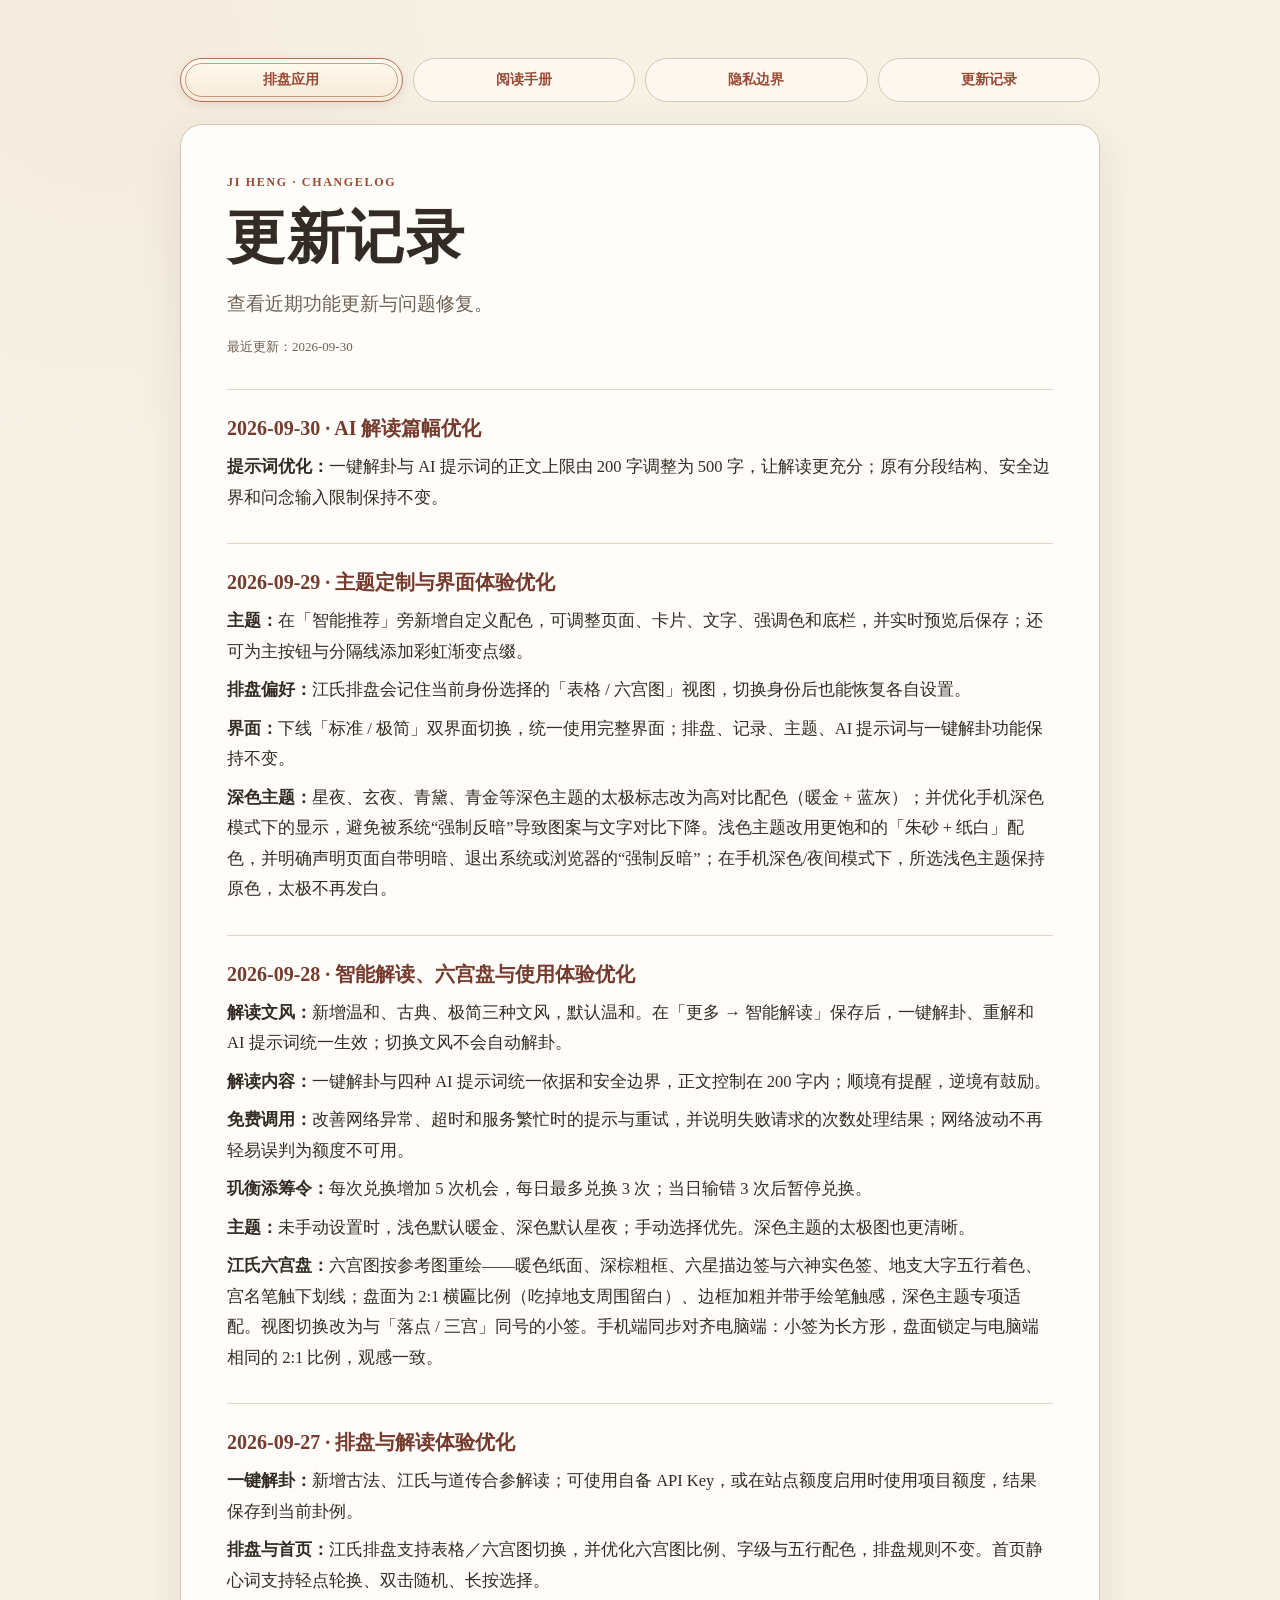
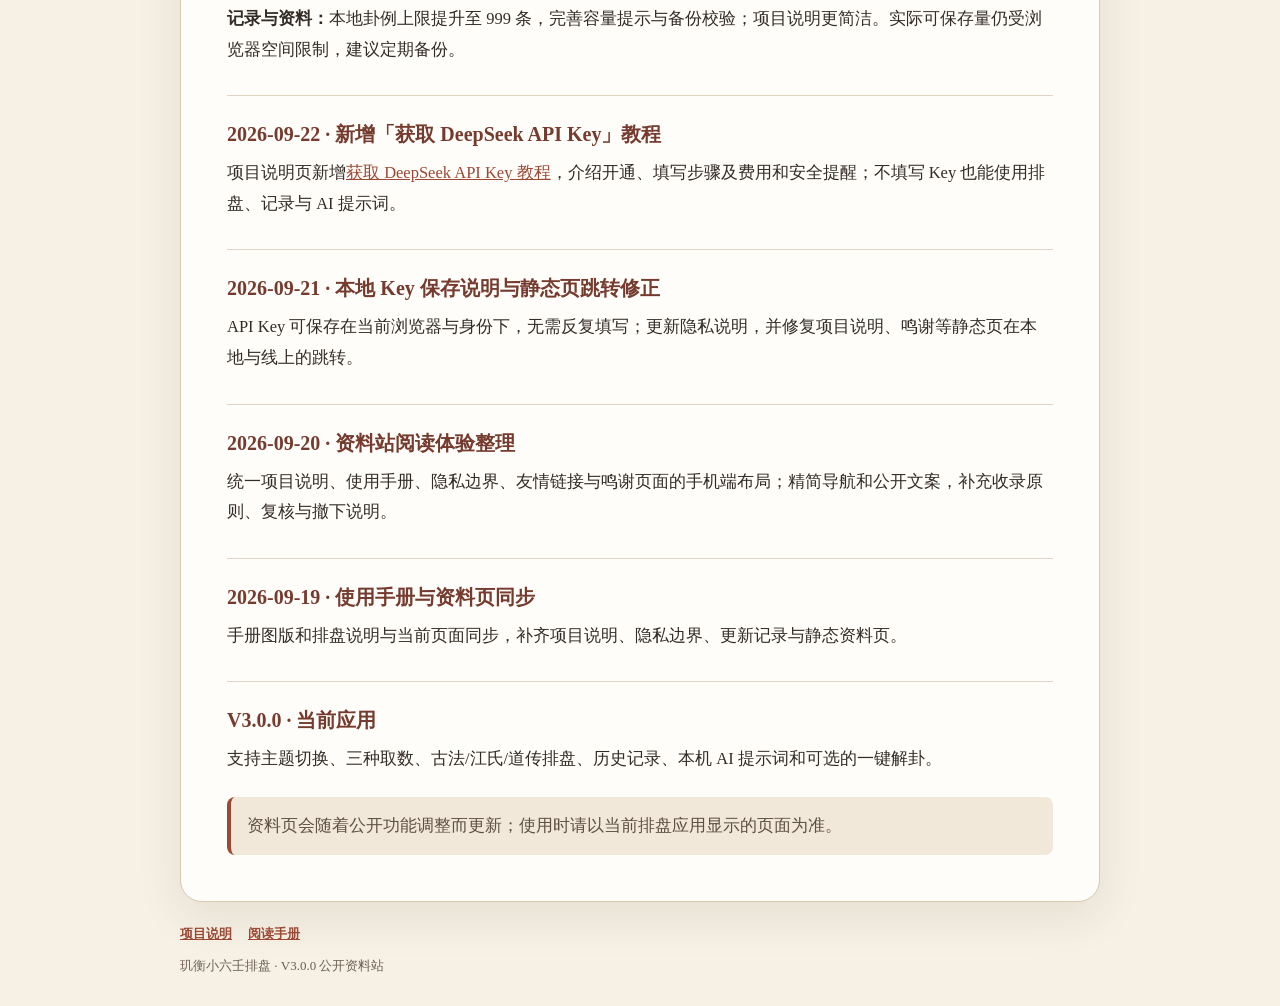
==== public/changelog/index.html @ b3e15bea "chore: sync updated V3 release and changelog" ====
<!doctype html>
<html lang="zh-CN">
<head>
  <meta charset="utf-8">
  <meta name="viewport" content="width=device-width, initial-scale=1">
<meta name="description" content="玑衡小六壬排盘公开资料站的功能与资料更新记录。">
<title>更新记录 · 玑衡小六壬排盘</title>
  <link rel="stylesheet" href="../docs/site.css?v=20260921">
</head>
<body>
  <main class="page-wrap">
    <nav class="site-nav" aria-label="资料站导航">
      <a class="site-nav__primary" href="../index.html">排盘应用</a>
      <a href="../manual/index.html">阅读手册</a>
      <a href="../privacy/index.html">隐私边界</a>
      <a href="../changelog/index.html">更新记录</a>
    </nav>
    <article class="page-card">
<p class="eyebrow">JI HENG · CHANGELOG</p>
      <h1>更新记录</h1>
      <p class="lead">查看近期功能更新与问题修复。</p>
      <p class="meta">最近更新：2026-09-30</p>

      <section class="section">
        <h2>2026-09-30 · AI 解读篇幅优化</h2>
        <p><strong>提示词优化：</strong>一键解卦与 AI 提示词的正文上限由 200 字调整为 500 字，让解读更充分；原有分段结构、安全边界和问念输入限制保持不变。</p>
      </section>

      <section class="section">
        <h2>2026-09-29 · 主题定制与界面体验优化</h2>
        <p><strong>主题：</strong>在「智能推荐」旁新增自定义配色，可调整页面、卡片、文字、强调色和底栏，并实时预览后保存；还可为主按钮与分隔线添加彩虹渐变点缀。</p>
        <p><strong>排盘偏好：</strong>江氏排盘会记住当前身份选择的「表格 / 六宫图」视图，切换身份后也能恢复各自设置。</p>
        <p><strong>界面：</strong>下线「标准 / 极简」双界面切换，统一使用完整界面；排盘、记录、主题、AI 提示词与一键解卦功能保持不变。</p>
        <p><strong>深色主题：</strong>星夜、玄夜、青黛、青金等深色主题的太极标志改为高对比配色（暖金 + 蓝灰）；并优化手机深色模式下的显示，避免被系统“强制反暗”导致图案与文字对比下降。浅色主题改用更饱和的「朱砂 + 纸白」配色，并明确声明页面自带明暗、退出系统或浏览器的“强制反暗”；在手机深色/夜间模式下，所选浅色主题保持原色，太极不再发白。</p>
      </section>

      <section class="section">
        <h2>2026-09-28 · 智能解读、六宫盘与使用体验优化</h2>
        <p><strong>解读文风：</strong>新增温和、古典、极简三种文风，默认温和。在「更多 → 智能解读」保存后，一键解卦、重解和 AI 提示词统一生效；切换文风不会自动解卦。</p>
        <p><strong>解读内容：</strong>一键解卦与四种 AI 提示词统一依据和安全边界，正文控制在 200 字内；顺境有提醒，逆境有鼓励。</p>
        <p><strong>免费调用：</strong>改善网络异常、超时和服务繁忙时的提示与重试，并说明失败请求的次数处理结果；网络波动不再轻易误判为额度不可用。</p>
        <p><strong>玑衡添筹令：</strong>每次兑换增加 5 次机会，每日最多兑换 3 次；当日输错 3 次后暂停兑换。</p>
        <p><strong>主题：</strong>未手动设置时，浅色默认暖金、深色默认星夜；手动选择优先。深色主题的太极图也更清晰。</p>
        <p><strong>江氏六宫盘：</strong>六宫图按参考图重绘——暖色纸面、深棕粗框、六星描边签与六神实色签、地支大字五行着色、宫名笔触下划线；盘面为 2:1 横匾比例（吃掉地支周围留白）、边框加粗并带手绘笔触感，深色主题专项适配。视图切换改为与「落点 / 三宫」同号的小签。手机端同步对齐电脑端：小签为长方形，盘面锁定与电脑端相同的 2:1 比例，观感一致。</p>
      </section>

      <section class="section">
        <h2>2026-09-27 · 排盘与解读体验优化</h2>
        <p><strong>一键解卦：</strong>新增古法、江氏与道传合参解读；可使用自备 API Key，或在站点额度启用时使用项目额度，结果保存到当前卦例。</p>
        <p><strong>排盘与首页：</strong>江氏排盘支持表格／六宫图切换，并优化六宫图比例、字级与五行配色，排盘规则不变。首页静心词支持轻点轮换、双击随机、长按选择。</p>
        <p><strong>记录与资料：</strong>本地卦例上限提升至 999 条，完善容量提示与备份校验；项目说明更简洁。实际可保存量仍受浏览器空间限制，建议定期备份。</p>
      </section>

      <section class="section">
        <h2>2026-09-22 · 新增「获取 DeepSeek API Key」教程</h2>
        <p>项目说明页新增<a href="../guide/deepseek-key/index.html">获取 DeepSeek API Key 教程</a>，介绍开通、填写步骤及费用和安全提醒；不填写 Key 也能使用排盘、记录与 AI 提示词。</p>
      </section>

      <section class="section">
        <h2>2026-09-21 · 本地 Key 保存说明与静态页跳转修正</h2>
        <p>API Key 可保存在当前浏览器与身份下，无需反复填写；更新隐私说明，并修复项目说明、鸣谢等静态页在本地与线上的跳转。</p>
      </section>
      <section class="section">
        <h2>2026-09-20 · 资料站阅读体验整理</h2>
        <p>统一项目说明、使用手册、隐私边界、友情链接与鸣谢页面的手机端布局；精简导航和公开文案，补充收录原则、复核与撤下说明。</p>
      </section>
      <section class="section">
        <h2>2026-09-19 · 使用手册与资料页同步</h2>
        <p>手册图版和排盘说明与当前页面同步，补齐项目说明、隐私边界、更新记录与静态资料页。</p>
      </section>
      <section class="section">
        <h2>V3.0.0 · 当前应用</h2>
        <p>支持主题切换、三种取数、古法/江氏/道传排盘、历史记录、本机 AI 提示词和可选的一键解卦。</p>
      </section>

      <p class="note">资料页会随着公开功能调整而更新；使用时请以当前排盘应用显示的页面为准。</p>
    </article>
    <footer class="site-footer">
      <div class="footer-links"><a href="../project/index.html">项目说明</a><a href="../manual/index.html">阅读手册</a></div>
      玑衡小六壬排盘 · V3.0.0 公开资料站
    </footer>
  </main>
</body>
</html>
---- public/docs/site.css ----
:root {
  color-scheme: light;
  --paper: #f6f0e5;
  --card: #fffaf2;
  --ink: #332b25;
  --muted: #6d6054;
  --line: #d8c8b1;
  --accent: #9b4935;
  --accent-soft: #f2e8da;
  --gold: #8b6c20;
  /* ---- 统一字体令牌（中文宋体 + 西文新罗马，兼顾各设备） ----
     西文字体写在最前：Times New Roman 不含汉字，拉丁/数字由它渲染，
     汉字自动落到后面的宋体栈，从而在一行内实现“中文宋体 + 西文新罗马”。
     回退顺序覆盖 Windows(思源宋体/华文宋体/宋体)、iOS(Songti SC)、Android(serif)。 */
  --font-serif: "Times New Roman", "Noto Serif SC", "Source Han Serif SC",
                "Songti SC", "STSong", "SimSun", serif;
  --font-sans: "Segoe UI", system-ui, "Microsoft YaHei", "Noto Sans SC",
               "PingFang SC", sans-serif;
}

* { box-sizing: border-box; }
html { scroll-behavior: smooth; }
body {
  margin: 0;
  min-width: 0;
  background:
    radial-gradient(circle at 8% 2%, #e6d2b52c, transparent 24rem),
    var(--paper);
  color: var(--ink);
  font-family: var(--font-serif);
  font-size: 16.5px;
  line-height: 1.85;
  overflow-x: hidden;
}
a { color: var(--accent); }
img { max-width: 100%; }

.page-wrap {
  width: min(calc(100% - 28px), 920px);
  margin: 0 auto;
  padding: clamp(18px, 5vw, 58px) 0 28px;
}

.site-nav {
  display: grid;
  grid-template-columns: repeat(4, minmax(0, 1fr));
  gap: 10px;
  margin: 0 0 22px;
}
.site-nav a {
  position: relative;
  display: inline-flex;
  align-items: center;
  justify-content: center;
  min-height: 44px;
  padding: 8px 10px;
  border: 1px solid var(--line);
  border-radius: 999px;
  background: rgba(255, 250, 242, .78);
  color: var(--accent);
  font-size: 14px;
  font-weight: 700;
  line-height: 1.35;
  text-align: center;
  text-decoration: none;
  overflow-wrap: anywhere;
}
.site-nav a.site-nav__primary {
  border-color: color-mix(in srgb, var(--accent) 68%, var(--line));
  background: linear-gradient(180deg, #fffaf0 0%, #f7ead7 100%);
  color: var(--accent);
  font-weight: 800;
  box-shadow: 0 3px 10px #9b49351f;
}
.site-nav a.site-nav__primary::after {
  content: "";
  position: absolute;
  inset: 4px;
  border: 1px solid color-mix(in srgb, var(--accent) 52%, transparent);
  border-radius: inherit;
  pointer-events: none;
}.site-nav a.site-nav__primary:hover,
.site-nav a.site-nav__primary:focus-visible {
  background: linear-gradient(180deg, #fff8ea 0%, #f3dfc7 100%);
  box-shadow: 0 5px 14px #9b49352e;
}.site-nav a:hover,
.site-nav a:focus-visible {
  border-color: var(--accent);
  outline: 2px solid #9b493533;
  outline-offset: 2px;
}

.page-card {
  padding: clamp(22px, 5vw, 46px);
  background: #fffdf9;
  border: 1px solid var(--line);
  border-radius: 22px;
  box-shadow: 0 14px 44px #5b43201a;
}
.eyebrow {
  margin: 0;
  color: var(--accent);
  font-size: 12px;
  font-weight: 800;
  letter-spacing: .14em;
  overflow-wrap: anywhere;
}
h1, h2, h3 { text-wrap: balance; }
h1 {
  margin: 10px 0 14px;
  font-family: var(--font-serif);
  font-size: clamp(34px, 6vw, 58px);
  line-height: 1.2;
  letter-spacing: .03em;
  overflow-wrap: anywhere;
}
.lead {
  max-width: 48rem;
  margin: 0;
  color: var(--muted);
  font-size: clamp(16px, 2vw, 19px);
  line-height: 1.8;
  overflow-wrap: anywhere;
}
.meta {
  margin: 14px 0 0;
  color: var(--muted);
  font-size: 13px;
  overflow-wrap: anywhere;
}

.grid {
  display: grid;
  grid-template-columns: repeat(3, minmax(0, 1fr));
  gap: 14px;
  margin: 28px 0 0;
}
.secondary-grid {
  display: grid;
  grid-template-columns: repeat(3, minmax(0, 1fr));
  grid-auto-rows: 1fr;
  gap: 12px;
  margin: 16px 0 0;
}
.link-card,
.resource {
  display: block;
  min-width: 0;
  padding: 18px;
  border: 1px solid #dfcfba;
  border-radius: 15px;
  background: #fffdf8;
  color: inherit;
  text-decoration: none;
  overflow-wrap: anywhere;
  transition: transform .15s ease, box-shadow .15s ease, border-color .15s ease;
}
.link-card:hover,
.link-card:focus-visible,
.resource:hover,
.resource:focus-visible {
  transform: translateY(-2px);
  border-color: var(--accent);
  box-shadow: 0 8px 20px #5b43201a;
  outline: none;
}
.link-card h2,
.resource h2 {
  margin: 0 0 6px;
  color: #753b2f;
  font-size: 1.08rem;
  line-height: 1.45;
}
.link-card span,
.resource span {
  display: block;
  color: var(--muted);
  font-size: 13px;
  line-height: 1.65;
}
.section {
  margin-top: 30px;
  padding-top: 24px;
  border-top: 1px solid #e1d4c3;
}
.section h2 {
  margin: 0 0 9px;
  color: #753b2f;
  font-size: 1.25rem;
  line-height: 1.45;
}
.section p { margin: 8px 0; }
.list {
  margin: 8px 0 0;
  padding-left: 1.25em;
}
.list li { margin: .42em 0; }
.note {
  margin: 22px 0 0;
  padding: 14px 16px;
  border-left: 4px solid var(--accent);
  border-radius: 8px;
  background: var(--accent-soft);
  color: #5d4f43;
  overflow-wrap: anywhere;
}
.tag {
  display: inline-block;
  margin-bottom: 8px;
  padding: 3px 9px;
  border: 1px solid #d6c196;
  border-radius: 999px;
  color: #795d18;
  background: #fff9eb;
  font-size: 12px;
  font-weight: 700;
}
.copy-id {
  display: inline-flex;
  align-items: center;
  flex-wrap: wrap;
  gap: 7px;
  max-width: 100%;
  margin: 4px 0 8px;
  padding: 7px 11px;
  border: 1px dashed #b79255;
  border-radius: 10px;
  background: #fffaf0;
  color: #6b4a16;
  font: inherit;
  font-weight: 700;
  cursor: pointer;
  overflow-wrap: anywhere;
}
.copy-id:hover,
.copy-id:focus-visible {
  border-style: solid;
  border-color: var(--accent);
  outline: 2px solid #9b493533;
  outline-offset: 2px;
}
.copy-id[data-copied="true"] {
  border-color: #6f9578;
  background: #f2f8f0;
  color: #3e694d;
}
.site-footer {
  margin-top: 20px;
  color: var(--muted);
  font-size: 13px;
  overflow-wrap: anywhere;
}
.footer-links {
  display: flex;
  flex-wrap: wrap;
  gap: 8px 16px;
  margin-bottom: 8px;
}
.footer-links a { font-weight: 700; }

/* ---- 鸣谢名单：统一名册墙，不分类、不加注 ---- */
.thanks-grid {
  display: grid;
  grid-template-columns: repeat(3, minmax(0, 1fr));
  gap: clamp(8px, 1.5vw, 14px);
  margin: clamp(22px, 3.4vw, 34px) 0 0;
}
.thanks-card {
  position: relative;
  display: grid;
  place-items: center;
  min-height: clamp(72px, 19vw, 102px);
  padding: 16px 10px;
  border: 1px solid #e2d3bd;
  border-radius: clamp(12px, 2.4vw, 18px);
  background: linear-gradient(180deg, #fffdf8 0%, #fdf8ee 100%);
  text-align: center;
  overflow: hidden;
  transition: transform .2s ease, box-shadow .2s ease, border-color .2s ease;
}
.thanks-card::before {
  content: "";
  position: absolute;
  inset: 0 0 auto 0;
  height: 2px;
  background: linear-gradient(90deg, transparent, #b9903f, transparent);
  opacity: .5;
  transition: opacity .2s ease;
}
.thanks-card::after {
  content: "谢";
  position: absolute;
  right: 4px;
  bottom: -0.06em;
  font-family: var(--font-serif);
  font-size: clamp(38px, 10vw, 54px);
  line-height: 1;
  color: rgb(155 73 53 / 7%);
  pointer-events: none;
}
.thanks-card:hover,
.thanks-card:focus-visible {
  transform: translateY(-3px);
  border-color: var(--accent);
  box-shadow: 0 10px 22px #5b43201a;
  outline: none;
}
.thanks-card:hover::before,
.thanks-card:focus-visible::before { opacity: 1; }
.thanks-card__name {
  position: relative;
  z-index: 1;
  font-family: var(--font-serif);
  font-size: clamp(15px, 4.2vw, 19px);
  font-weight: 600;
  color: #6d3126;
  letter-spacing: .06em;
  overflow-wrap: anywhere;
}

/* ---- 联系作者卡片 ---- */
.contact-card {
  display: flex;
  flex-direction: column;
  gap: 8px;
}
.contact-card .copy-id { align-self: flex-start; margin: 0; }

@media (max-width: 720px) {
  .grid,
  .secondary-grid { grid-template-columns: repeat(2, minmax(0, 1fr)); }
}
@media (max-width: 520px) {
  .page-wrap { width: min(calc(100% - 28px), 920px); }
  .site-nav { grid-template-columns: repeat(2, minmax(0, 1fr)); gap: 8px; }
  .page-card { border-radius: 18px; padding: 20px 16px; }
  .grid,
  .secondary-grid { grid-template-columns: 1fr; }
  .secondary-grid { grid-auto-rows: auto; }
  h1 { font-size: clamp(32px, 9.6vw, 44px); }
  .lead { font-size: 16px; line-height: 1.8; }
  .link-card,
  .resource { padding: 16px; }
  .section { margin-top: 24px; padding-top: 20px; }
}
/* 极窄屏：名册改为两列，保证每个名字仍有足够留白 */
@media (max-width: 360px) {
  .thanks-grid { grid-template-columns: repeat(2, minmax(0, 1fr)); }
}
@media (max-width: 340px) {
  .page-wrap { width: min(calc(100% - 22px), 920px); }
  .site-nav a {
  position: relative; padding-inline: 7px; font-size: 13px; }
}
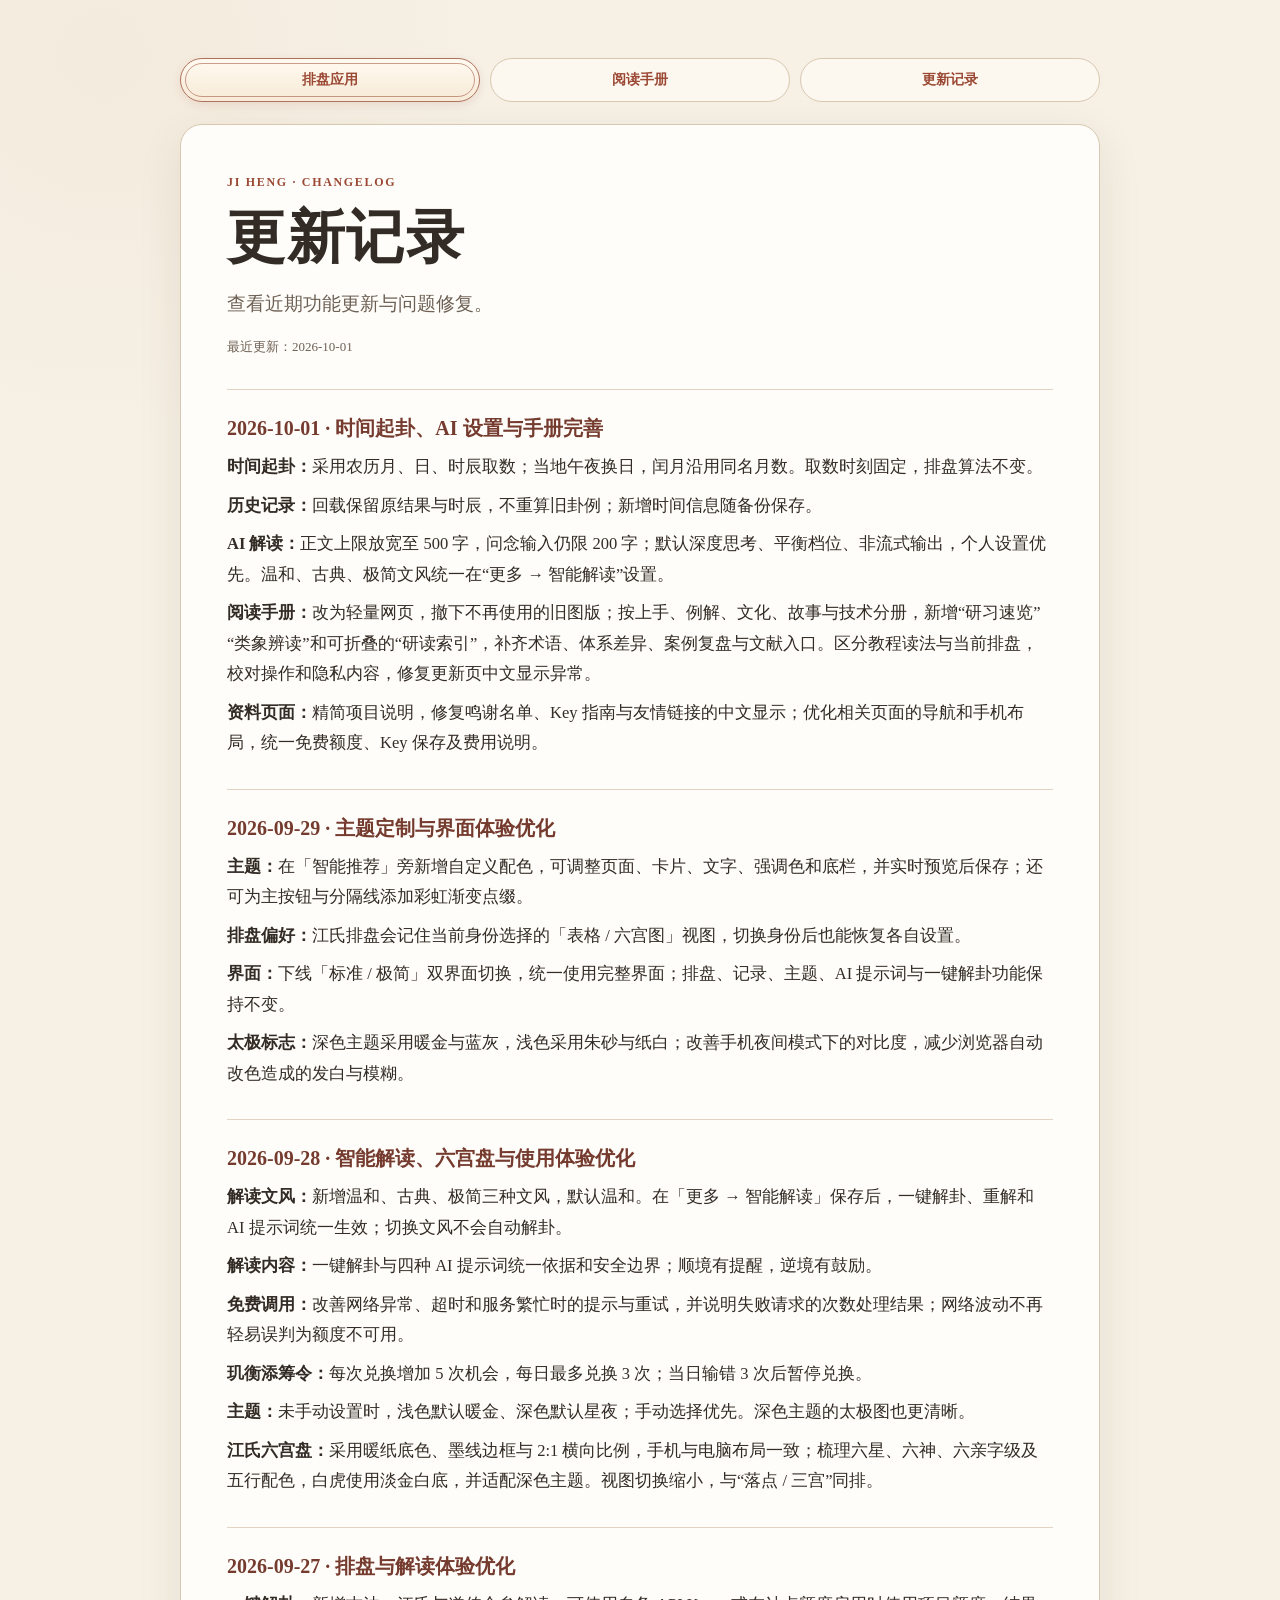
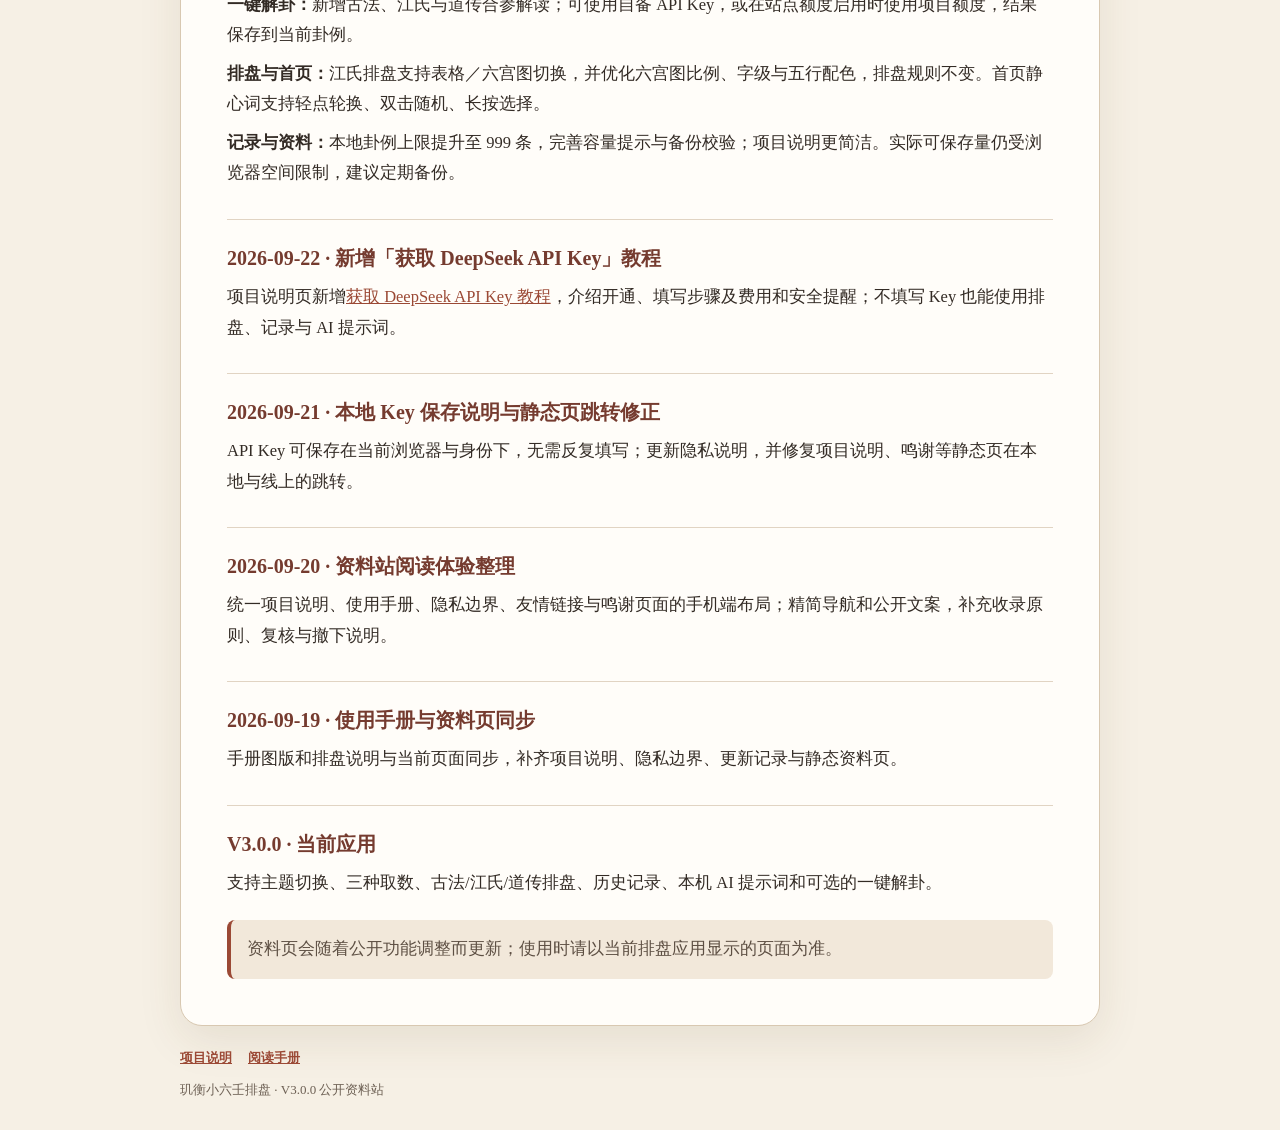
==== commit 2b178918: "release: sync lunar divination and refreshed reading pages" ====
--- a/public/changelog/index.html
+++ b/public/changelog/index.html
@@ -9,21 +9,24 @@
 </head>
 <body>
   <main class="page-wrap">
-    <nav class="site-nav" aria-label="资料站导航">
+    <nav class="site-nav site-nav--three" aria-label="资料站导航">
       <a class="site-nav__primary" href="../index.html">排盘应用</a>
       <a href="../manual/index.html">阅读手册</a>
-      <a href="../privacy/index.html">隐私边界</a>
       <a href="../changelog/index.html">更新记录</a>
     </nav>
     <article class="page-card">
 <p class="eyebrow">JI HENG · CHANGELOG</p>
       <h1>更新记录</h1>
       <p class="lead">查看近期功能更新与问题修复。</p>
-      <p class="meta">最近更新：2026-09-30</p>
+      <p class="meta">最近更新：2026-10-01</p>
 
       <section class="section">
-        <h2>2026-09-30 · AI 解读篇幅优化</h2>
-        <p><strong>提示词优化：</strong>一键解卦与 AI 提示词的正文上限由 200 字调整为 500 字，让解读更充分；原有分段结构、安全边界和问念输入限制保持不变。</p>
+        <h2>2026-10-01 · 时间起卦、AI 设置与手册完善</h2>
+        <p><strong>时间起卦：</strong>采用农历月、日、时辰取数；当地午夜换日，闰月沿用同名月数。取数时刻固定，排盘算法不变。</p>
+        <p><strong>历史记录：</strong>回载保留原结果与时辰，不重算旧卦例；新增时间信息随备份保存。</p>
+        <p><strong>AI 解读：</strong>正文上限放宽至 500 字，问念输入仍限 200 字；默认深度思考、平衡档位、非流式输出，个人设置优先。温和、古典、极简文风统一在“更多 → 智能解读”设置。</p>
+        <p><strong>阅读手册：</strong>改为轻量网页，撤下不再使用的旧图版；按上手、例解、文化、故事与技术分册，新增“研习速览”“类象辨读”和可折叠的“研读索引”，补齐术语、体系差异、案例复盘与文献入口。区分教程读法与当前排盘，校对操作和隐私内容，修复更新页中文显示异常。</p>
+        <p><strong>资料页面：</strong>精简项目说明，修复鸣谢名单、Key 指南与友情链接的中文显示；优化相关页面的导航和手机布局，统一免费额度、Key 保存及费用说明。</p>
       </section>
 
       <section class="section">
@@ -31,17 +34,17 @@
         <p><strong>主题：</strong>在「智能推荐」旁新增自定义配色，可调整页面、卡片、文字、强调色和底栏，并实时预览后保存；还可为主按钮与分隔线添加彩虹渐变点缀。</p>
         <p><strong>排盘偏好：</strong>江氏排盘会记住当前身份选择的「表格 / 六宫图」视图，切换身份后也能恢复各自设置。</p>
         <p><strong>界面：</strong>下线「标准 / 极简」双界面切换，统一使用完整界面；排盘、记录、主题、AI 提示词与一键解卦功能保持不变。</p>
-        <p><strong>深色主题：</strong>星夜、玄夜、青黛、青金等深色主题的太极标志改为高对比配色（暖金 + 蓝灰）；并优化手机深色模式下的显示，避免被系统“强制反暗”导致图案与文字对比下降。浅色主题改用更饱和的「朱砂 + 纸白」配色，并明确声明页面自带明暗、退出系统或浏览器的“强制反暗”；在手机深色/夜间模式下，所选浅色主题保持原色，太极不再发白。</p>
+        <p><strong>太极标志：</strong>深色主题采用暖金与蓝灰，浅色采用朱砂与纸白；改善手机夜间模式下的对比度，减少浏览器自动改色造成的发白与模糊。</p>
       </section>
 
       <section class="section">
         <h2>2026-09-28 · 智能解读、六宫盘与使用体验优化</h2>
         <p><strong>解读文风：</strong>新增温和、古典、极简三种文风，默认温和。在「更多 → 智能解读」保存后，一键解卦、重解和 AI 提示词统一生效；切换文风不会自动解卦。</p>
-        <p><strong>解读内容：</strong>一键解卦与四种 AI 提示词统一依据和安全边界，正文控制在 200 字内；顺境有提醒，逆境有鼓励。</p>
+        <p><strong>解读内容：</strong>一键解卦与四种 AI 提示词统一依据和安全边界；顺境有提醒，逆境有鼓励。</p>
         <p><strong>免费调用：</strong>改善网络异常、超时和服务繁忙时的提示与重试，并说明失败请求的次数处理结果；网络波动不再轻易误判为额度不可用。</p>
         <p><strong>玑衡添筹令：</strong>每次兑换增加 5 次机会，每日最多兑换 3 次；当日输错 3 次后暂停兑换。</p>
         <p><strong>主题：</strong>未手动设置时，浅色默认暖金、深色默认星夜；手动选择优先。深色主题的太极图也更清晰。</p>
-        <p><strong>江氏六宫盘：</strong>六宫图按参考图重绘——暖色纸面、深棕粗框、六星描边签与六神实色签、地支大字五行着色、宫名笔触下划线；盘面为 2:1 横匾比例（吃掉地支周围留白）、边框加粗并带手绘笔触感，深色主题专项适配。视图切换改为与「落点 / 三宫」同号的小签。手机端同步对齐电脑端：小签为长方形，盘面锁定与电脑端相同的 2:1 比例，观感一致。</p>
+        <p><strong>江氏六宫盘：</strong>采用暖纸底色、墨线边框与 2:1 横向比例，手机与电脑布局一致；梳理六星、六神、六亲字级及五行配色，白虎使用淡金白底，并适配深色主题。视图切换缩小，与“落点 / 三宫”同排。</p>
       </section>
 
       <section class="section">
--- a/public/docs/site.css
+++ b/public/docs/site.css
@@ -326,6 +326,11 @@
 }
 .contact-card .copy-id { align-self: flex-start; margin: 0; }
 
+/* 按页面显式启用；不改动友情链接等未选用这些类的页面。 */
+.site-nav.site-nav--three { grid-template-columns: repeat(3, minmax(0, 1fr)); }
+.grid.grid--two,
+.secondary-grid.grid--two { grid-template-columns: repeat(2, minmax(0, 1fr)); }
+
 @media (max-width: 720px) {
   .grid,
   .secondary-grid { grid-template-columns: repeat(2, minmax(0, 1fr)); }
@@ -337,6 +342,8 @@
   .grid,
   .secondary-grid { grid-template-columns: 1fr; }
   .secondary-grid { grid-auto-rows: auto; }
+  .grid.grid--two,
+  .secondary-grid.grid--two { grid-template-columns: minmax(0, 1fr); }
   h1 { font-size: clamp(32px, 9.6vw, 44px); }
   .lead { font-size: 16px; line-height: 1.8; }
   .link-card,
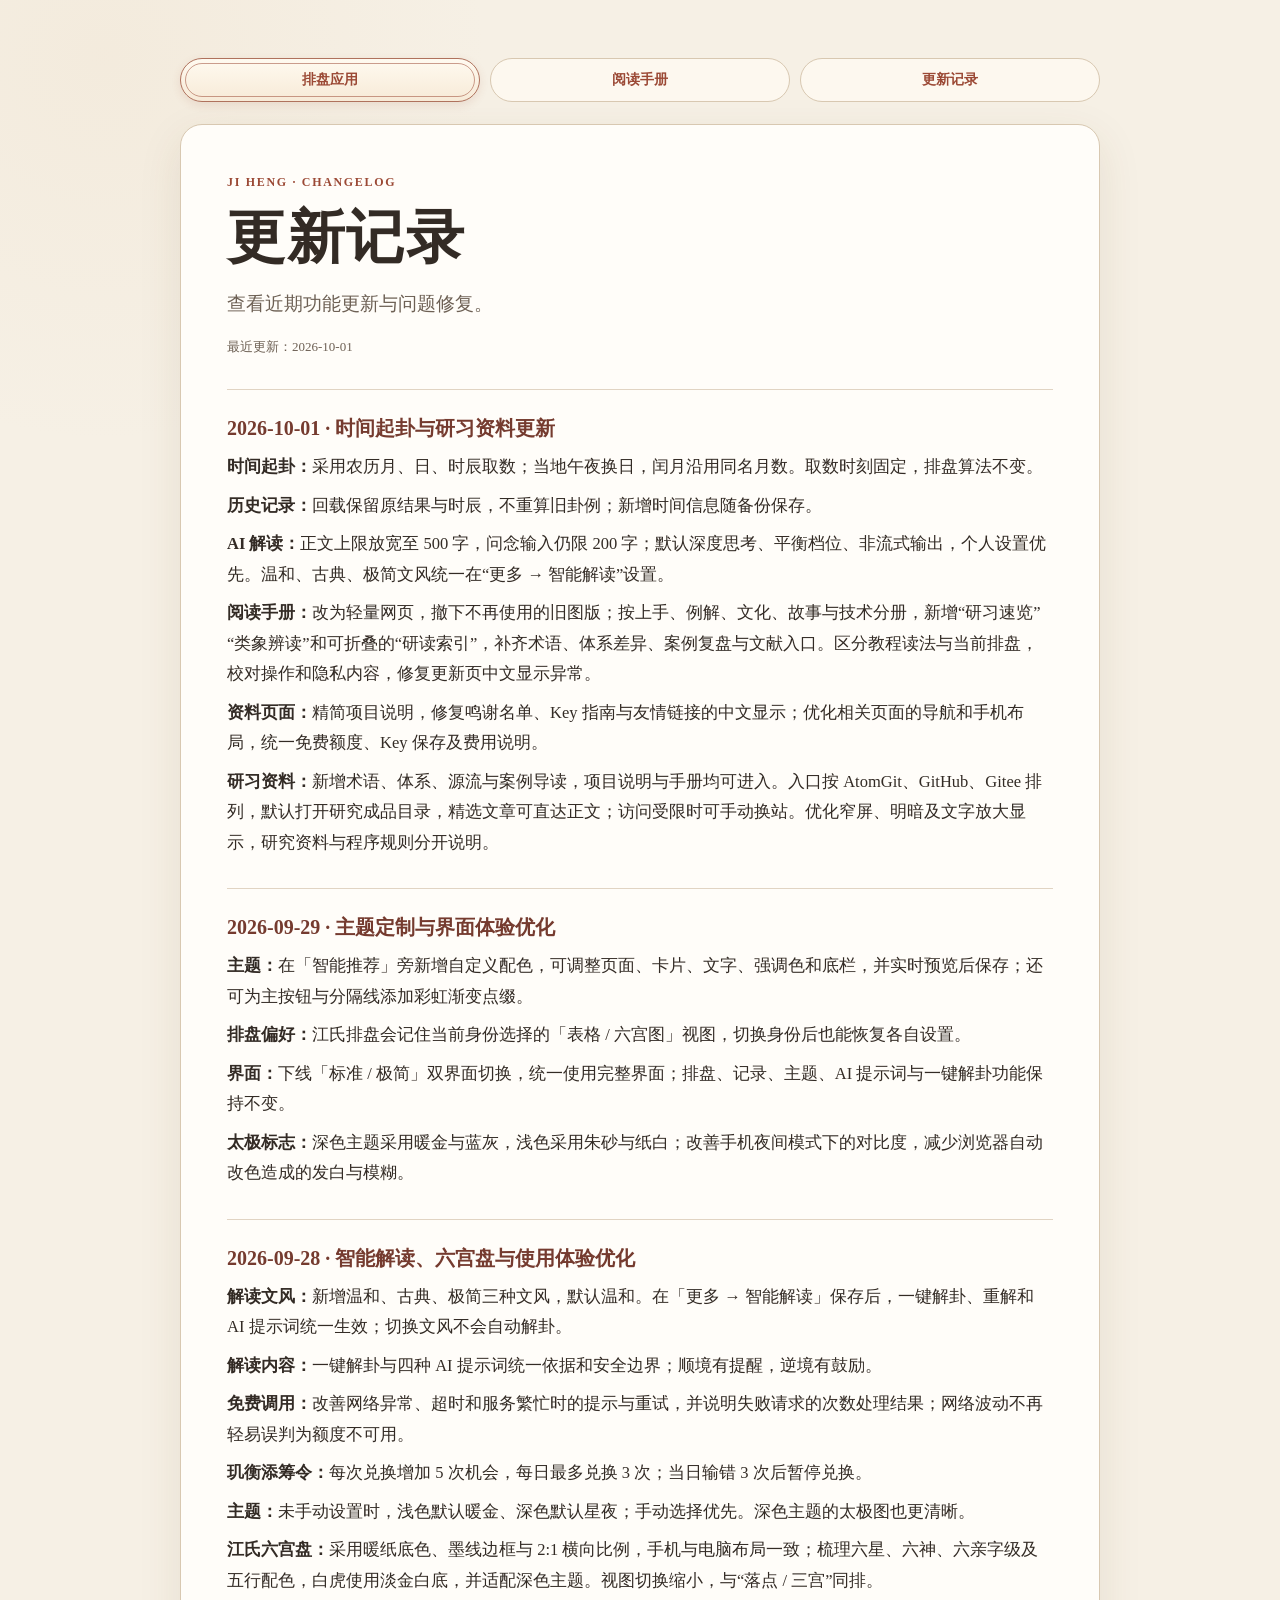
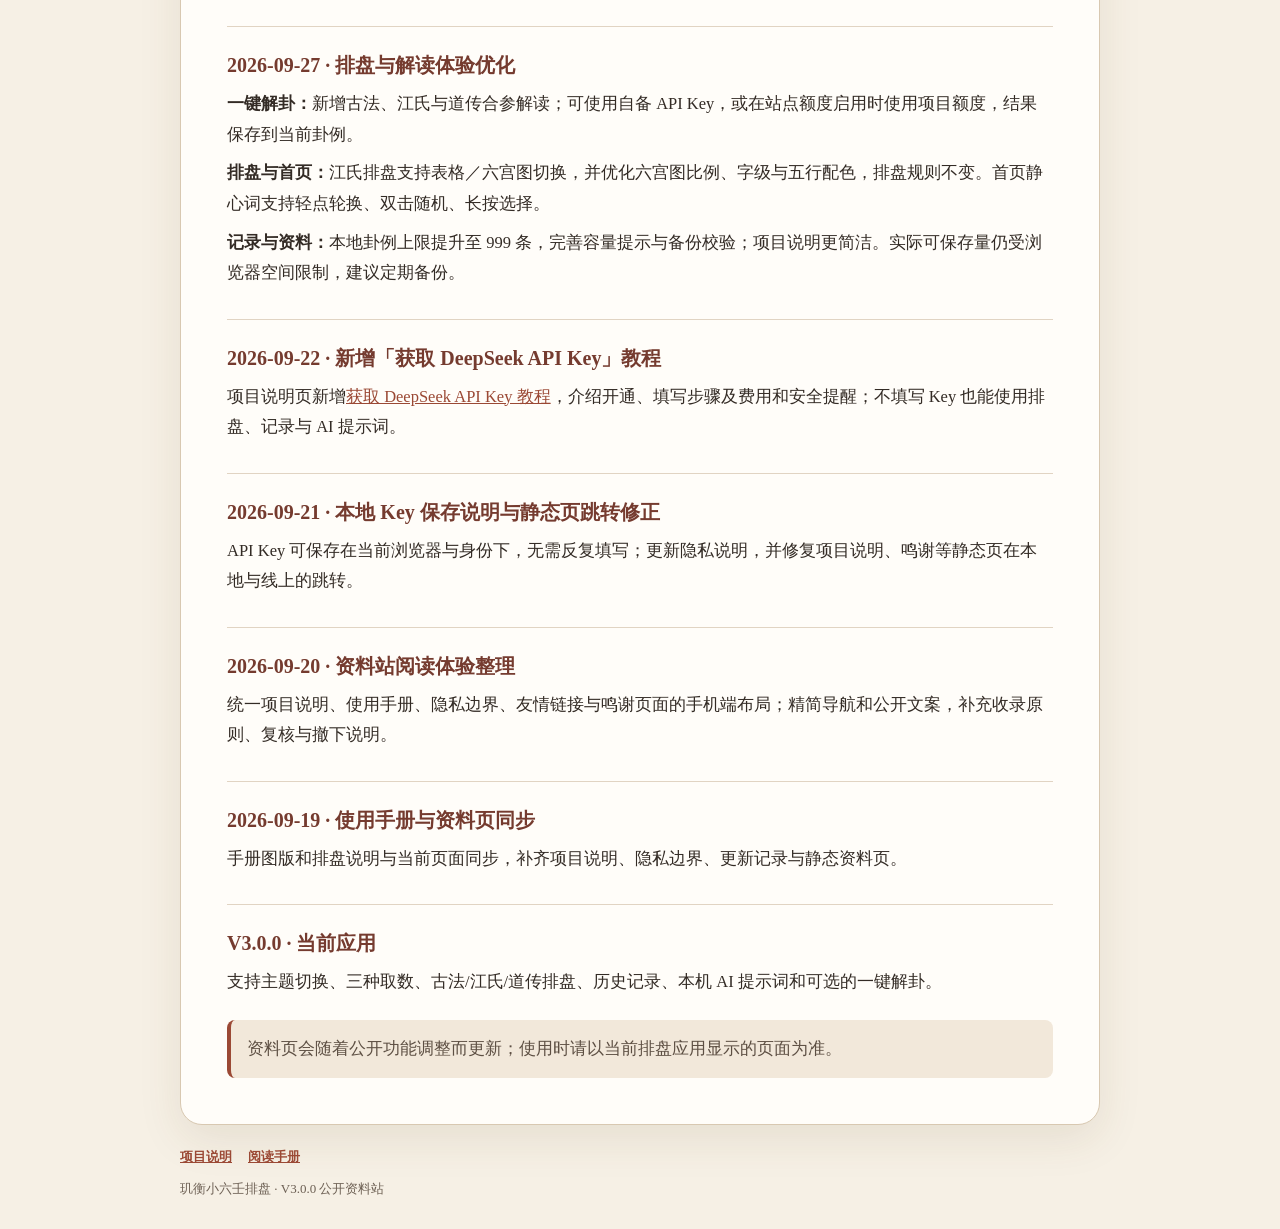
==== commit d8760712: "release: publish research hub and refreshed changelog" ====
--- a/public/changelog/index.html
+++ b/public/changelog/index.html
@@ -21,12 +21,13 @@
       <p class="meta">最近更新：2026-10-01</p>
 
       <section class="section">
-        <h2>2026-10-01 · 时间起卦、AI 设置与手册完善</h2>
+        <h2>2026-10-01 · 时间起卦与研习资料更新</h2>
         <p><strong>时间起卦：</strong>采用农历月、日、时辰取数；当地午夜换日，闰月沿用同名月数。取数时刻固定，排盘算法不变。</p>
         <p><strong>历史记录：</strong>回载保留原结果与时辰，不重算旧卦例；新增时间信息随备份保存。</p>
         <p><strong>AI 解读：</strong>正文上限放宽至 500 字，问念输入仍限 200 字；默认深度思考、平衡档位、非流式输出，个人设置优先。温和、古典、极简文风统一在“更多 → 智能解读”设置。</p>
         <p><strong>阅读手册：</strong>改为轻量网页，撤下不再使用的旧图版；按上手、例解、文化、故事与技术分册，新增“研习速览”“类象辨读”和可折叠的“研读索引”，补齐术语、体系差异、案例复盘与文献入口。区分教程读法与当前排盘，校对操作和隐私内容，修复更新页中文显示异常。</p>
         <p><strong>资料页面：</strong>精简项目说明，修复鸣谢名单、Key 指南与友情链接的中文显示；优化相关页面的导航和手机布局，统一免费额度、Key 保存及费用说明。</p>
+        <p><strong>研习资料：</strong>新增术语、体系、源流与案例导读，项目说明与手册均可进入。入口按 AtomGit、GitHub、Gitee 排列，默认打开研究成品目录，精选文章可直达正文；访问受限时可手动换站。优化窄屏、明暗及文字放大显示，研究资料与程序规则分开说明。</p>
       </section>
 
       <section class="section">
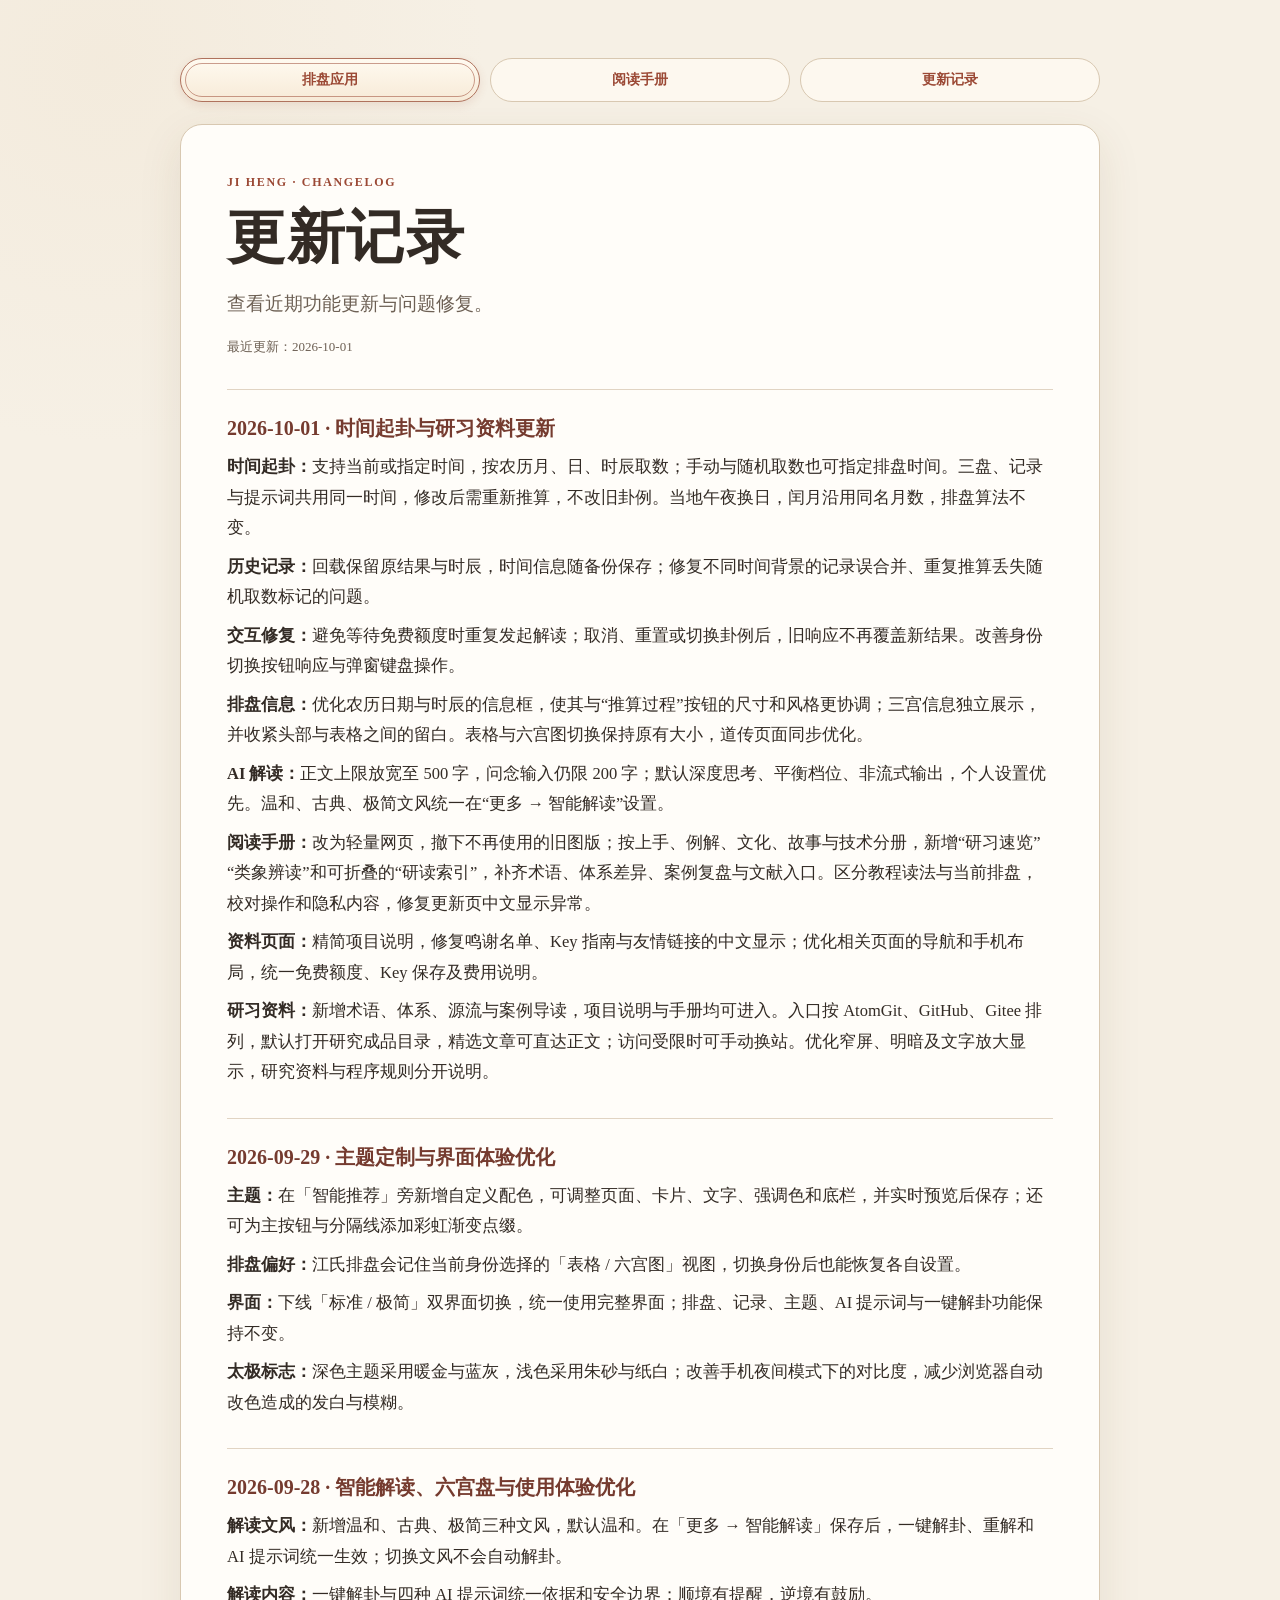
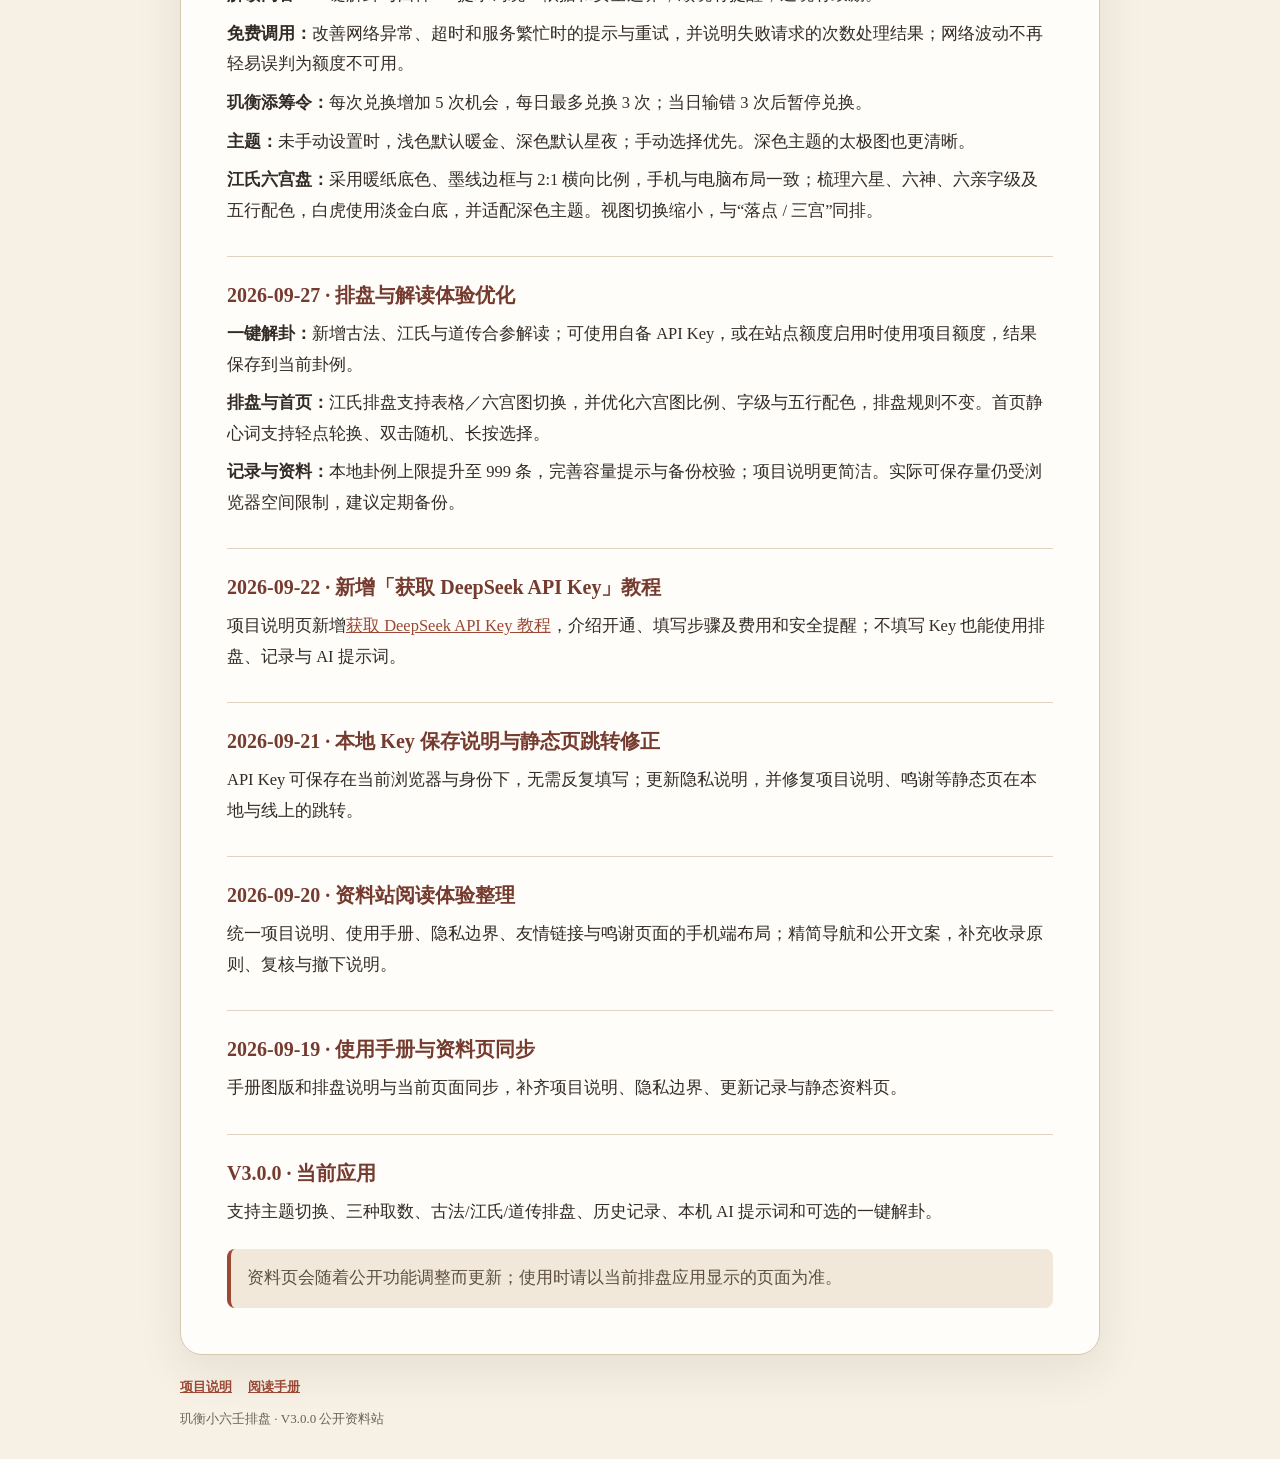
==== commit 867a98b6: "release: sync October 1 public updates" ====
--- a/public/changelog/index.html
+++ b/public/changelog/index.html
@@ -22,8 +22,10 @@
 
       <section class="section">
         <h2>2026-10-01 · 时间起卦与研习资料更新</h2>
-        <p><strong>时间起卦：</strong>采用农历月、日、时辰取数；当地午夜换日，闰月沿用同名月数。取数时刻固定，排盘算法不变。</p>
-        <p><strong>历史记录：</strong>回载保留原结果与时辰，不重算旧卦例；新增时间信息随备份保存。</p>
+        <p><strong>时间起卦：</strong>支持当前或指定时间，按农历月、日、时辰取数；手动与随机取数也可指定排盘时间。三盘、记录与提示词共用同一时间，修改后需重新推算，不改旧卦例。当地午夜换日，闰月沿用同名月数，排盘算法不变。</p>
+        <p><strong>历史记录：</strong>回载保留原结果与时辰，时间信息随备份保存；修复不同时间背景的记录误合并、重复推算丢失随机取数标记的问题。</p>
+        <p><strong>交互修复：</strong>避免等待免费额度时重复发起解读；取消、重置或切换卦例后，旧响应不再覆盖新结果。改善身份切换按钮响应与弹窗键盘操作。</p>
+        <p><strong>排盘信息：</strong>优化农历日期与时辰的信息框，使其与“推算过程”按钮的尺寸和风格更协调；三宫信息独立展示，并收紧头部与表格之间的留白。表格与六宫图切换保持原有大小，道传页面同步优化。</p>
         <p><strong>AI 解读：</strong>正文上限放宽至 500 字，问念输入仍限 200 字；默认深度思考、平衡档位、非流式输出，个人设置优先。温和、古典、极简文风统一在“更多 → 智能解读”设置。</p>
         <p><strong>阅读手册：</strong>改为轻量网页，撤下不再使用的旧图版；按上手、例解、文化、故事与技术分册，新增“研习速览”“类象辨读”和可折叠的“研读索引”，补齐术语、体系差异、案例复盘与文献入口。区分教程读法与当前排盘，校对操作和隐私内容，修复更新页中文显示异常。</p>
         <p><strong>资料页面：</strong>精简项目说明，修复鸣谢名单、Key 指南与友情链接的中文显示；优化相关页面的导航和手机布局，统一免费额度、Key 保存及费用说明。</p>
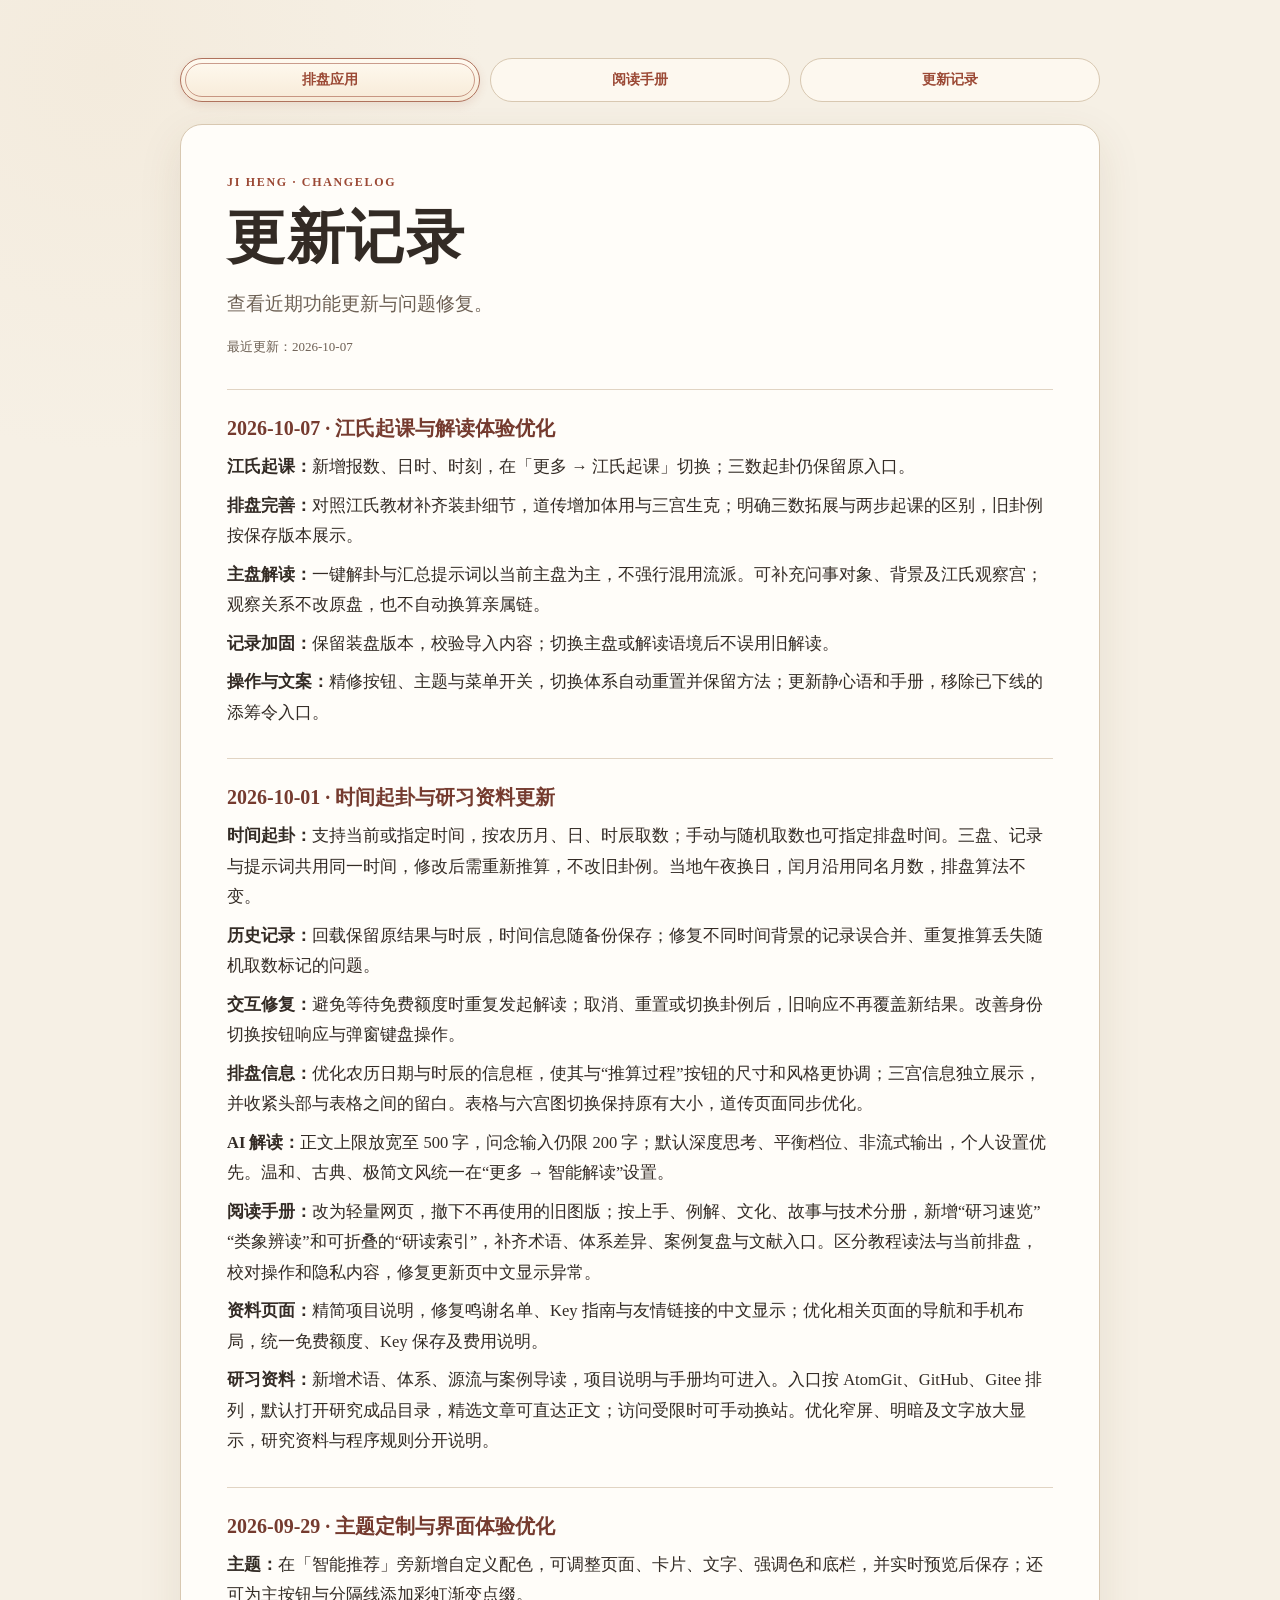
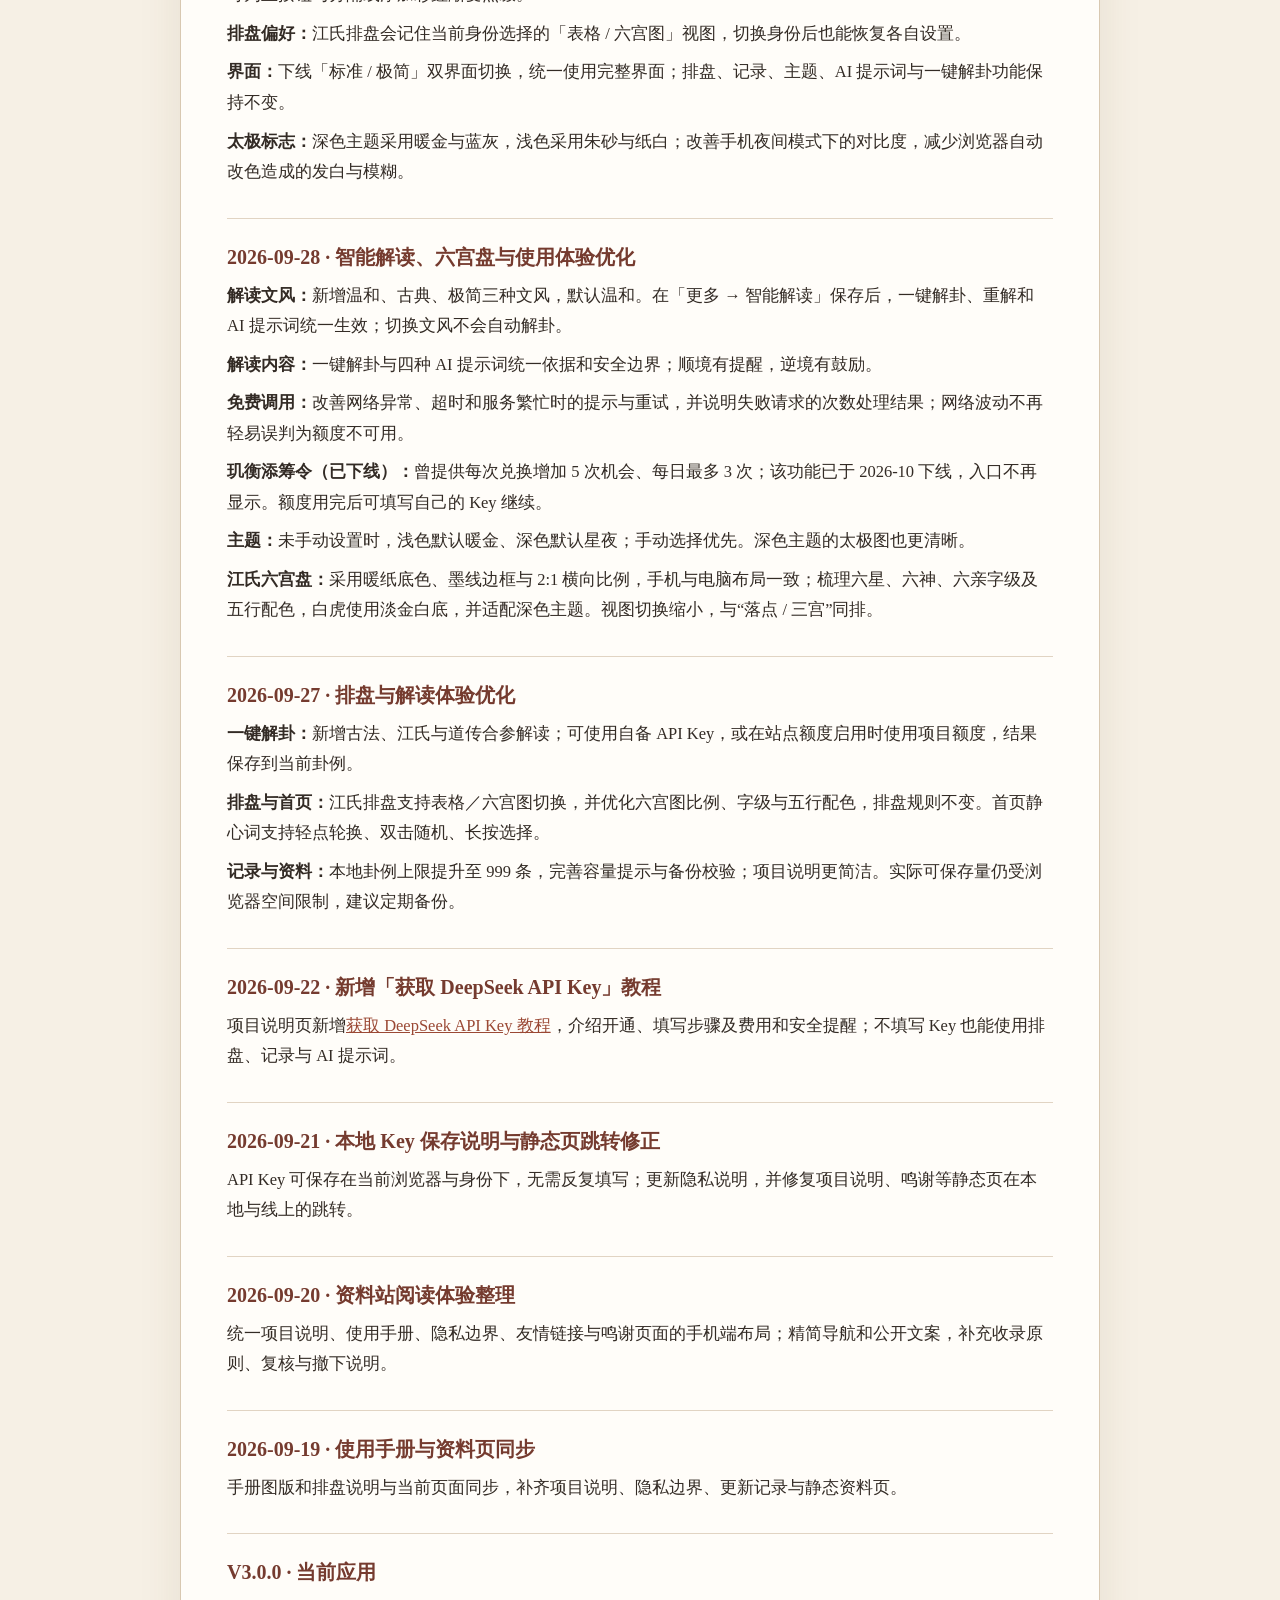
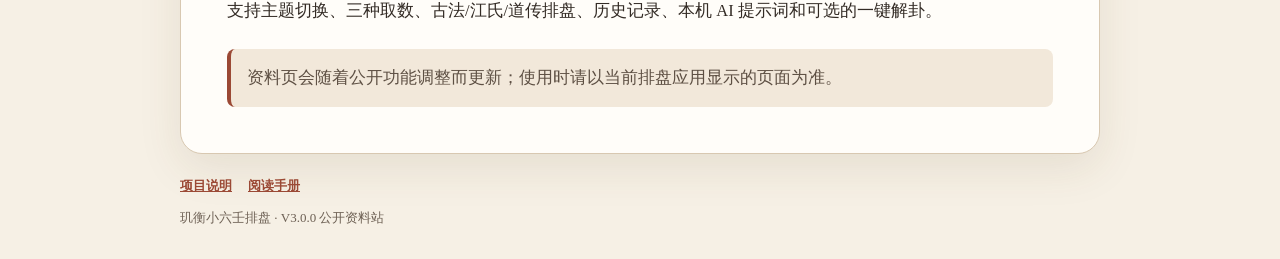
==== commit 8302a72e: "release: 同步江氏起课与主盘解读发布包（2026-10-07）" ====
--- a/public/changelog/index.html
+++ b/public/changelog/index.html
@@ -18,7 +18,16 @@
 <p class="eyebrow">JI HENG · CHANGELOG</p>
       <h1>更新记录</h1>
       <p class="lead">查看近期功能更新与问题修复。</p>
-      <p class="meta">最近更新：2026-10-01</p>
+      <p class="meta">最近更新：2026-10-07</p>
+
+      <section class="section">
+        <h2>2026-10-07 · 江氏起课与解读体验优化</h2>
+        <p><strong>江氏起课：</strong>新增报数、日时、时刻，在「更多 → 江氏起课」切换；三数起卦仍保留原入口。</p>
+        <p><strong>排盘完善：</strong>对照江氏教材补齐装卦细节，道传增加体用与三宫生克；明确三数拓展与两步起课的区别，旧卦例按保存版本展示。</p>
+        <p><strong>主盘解读：</strong>一键解卦与汇总提示词以当前主盘为主，不强行混用流派。可补充问事对象、背景及江氏观察宫；观察关系不改原盘，也不自动换算亲属链。</p>
+        <p><strong>记录加固：</strong>保留装盘版本，校验导入内容；切换主盘或解读语境后不误用旧解读。</p>
+        <p><strong>操作与文案：</strong>精修按钮、主题与菜单开关，切换体系自动重置并保留方法；更新静心语和手册，移除已下线的添筹令入口。</p>
+      </section>
 
       <section class="section">
         <h2>2026-10-01 · 时间起卦与研习资料更新</h2>
@@ -45,7 +54,7 @@
         <p><strong>解读文风：</strong>新增温和、古典、极简三种文风，默认温和。在「更多 → 智能解读」保存后，一键解卦、重解和 AI 提示词统一生效；切换文风不会自动解卦。</p>
         <p><strong>解读内容：</strong>一键解卦与四种 AI 提示词统一依据和安全边界；顺境有提醒，逆境有鼓励。</p>
         <p><strong>免费调用：</strong>改善网络异常、超时和服务繁忙时的提示与重试，并说明失败请求的次数处理结果；网络波动不再轻易误判为额度不可用。</p>
-        <p><strong>玑衡添筹令：</strong>每次兑换增加 5 次机会，每日最多兑换 3 次；当日输错 3 次后暂停兑换。</p>
+        <p><strong>玑衡添筹令（已下线）：</strong>曾提供每次兑换增加 5 次机会、每日最多 3 次；该功能已于 2026-10 下线，入口不再显示。额度用完后可填写自己的 Key 继续。</p>
         <p><strong>主题：</strong>未手动设置时，浅色默认暖金、深色默认星夜；手动选择优先。深色主题的太极图也更清晰。</p>
         <p><strong>江氏六宫盘：</strong>采用暖纸底色、墨线边框与 2:1 横向比例，手机与电脑布局一致；梳理六星、六神、六亲字级及五行配色，白虎使用淡金白底，并适配深色主题。视图切换缩小，与“落点 / 三宫”同排。</p>
       </section>
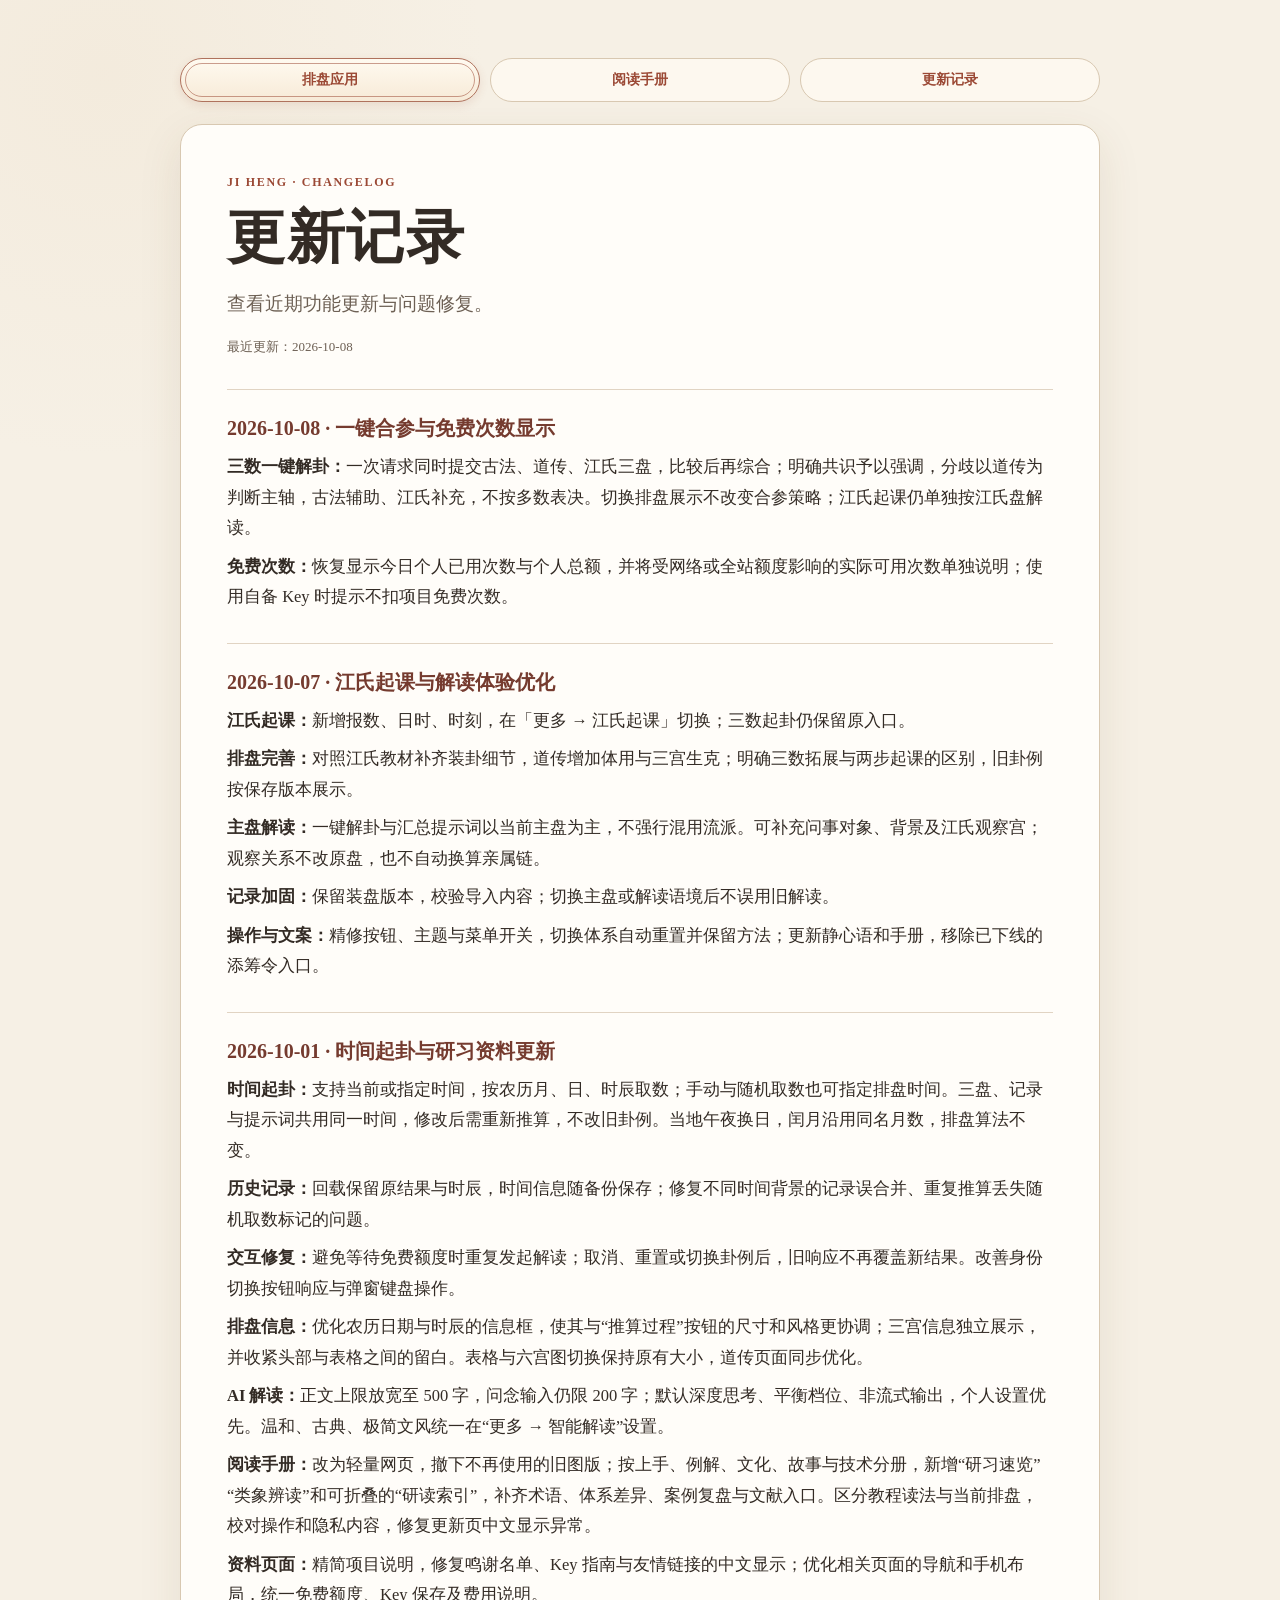
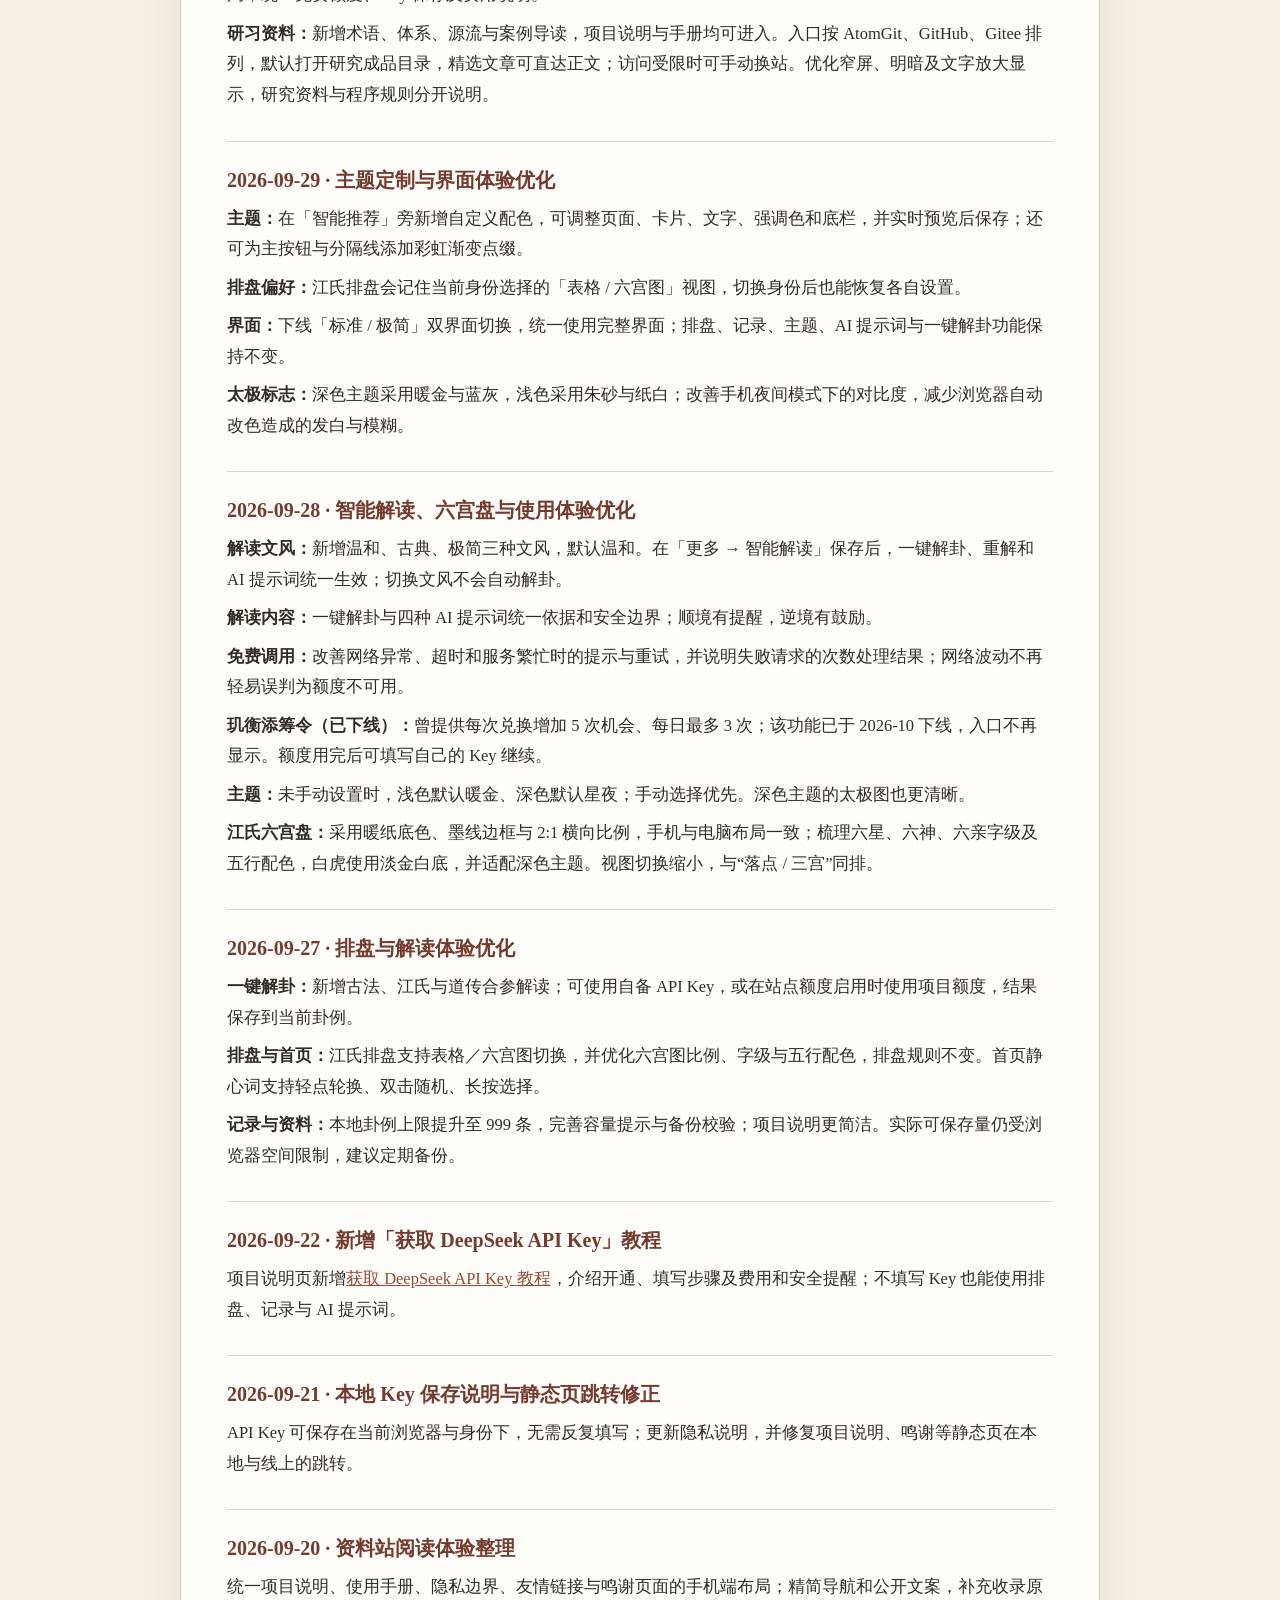
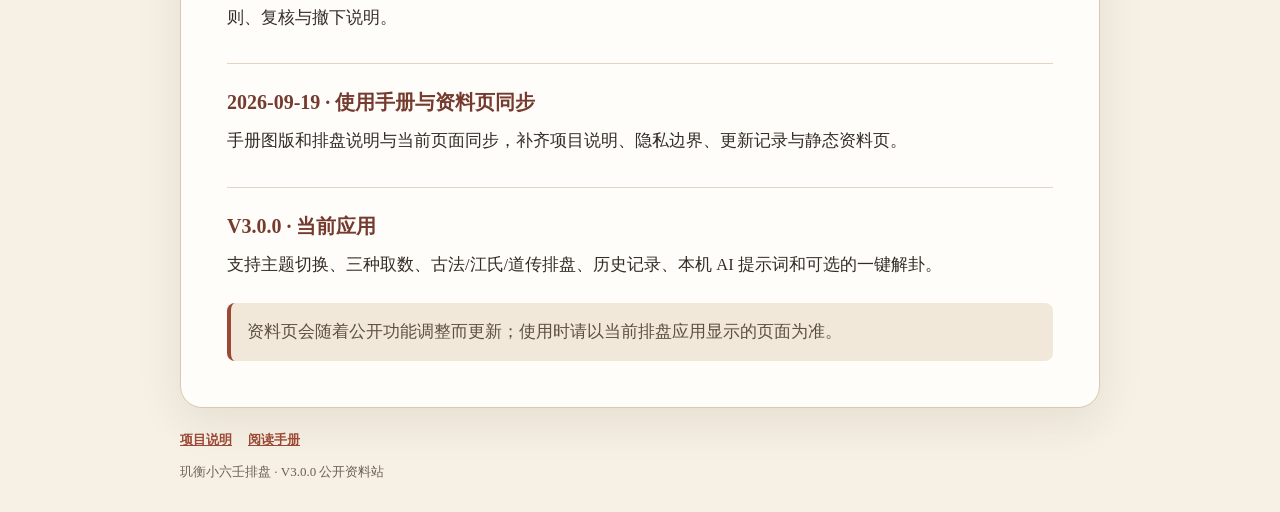
==== commit 5c363d39: "release: 同步三盘合参与额度展示更新（2026-10-08）" ====
--- a/public/changelog/index.html
+++ b/public/changelog/index.html
@@ -18,7 +18,13 @@
 <p class="eyebrow">JI HENG · CHANGELOG</p>
       <h1>更新记录</h1>
       <p class="lead">查看近期功能更新与问题修复。</p>
-      <p class="meta">最近更新：2026-10-07</p>
+      <p class="meta">最近更新：2026-10-08</p>
+
+      <section class="section">
+        <h2>2026-10-08 · 一键合参与免费次数显示</h2>
+        <p><strong>三数一键解卦：</strong>一次请求同时提交古法、道传、江氏三盘，比较后再综合；明确共识予以强调，分歧以道传为判断主轴，古法辅助、江氏补充，不按多数表决。切换排盘展示不改变合参策略；江氏起课仍单独按江氏盘解读。</p>
+        <p><strong>免费次数：</strong>恢复显示今日个人已用次数与个人总额，并将受网络或全站额度影响的实际可用次数单独说明；使用自备 Key 时提示不扣项目免费次数。</p>
+      </section>
 
       <section class="section">
         <h2>2026-10-07 · 江氏起课与解读体验优化</h2>
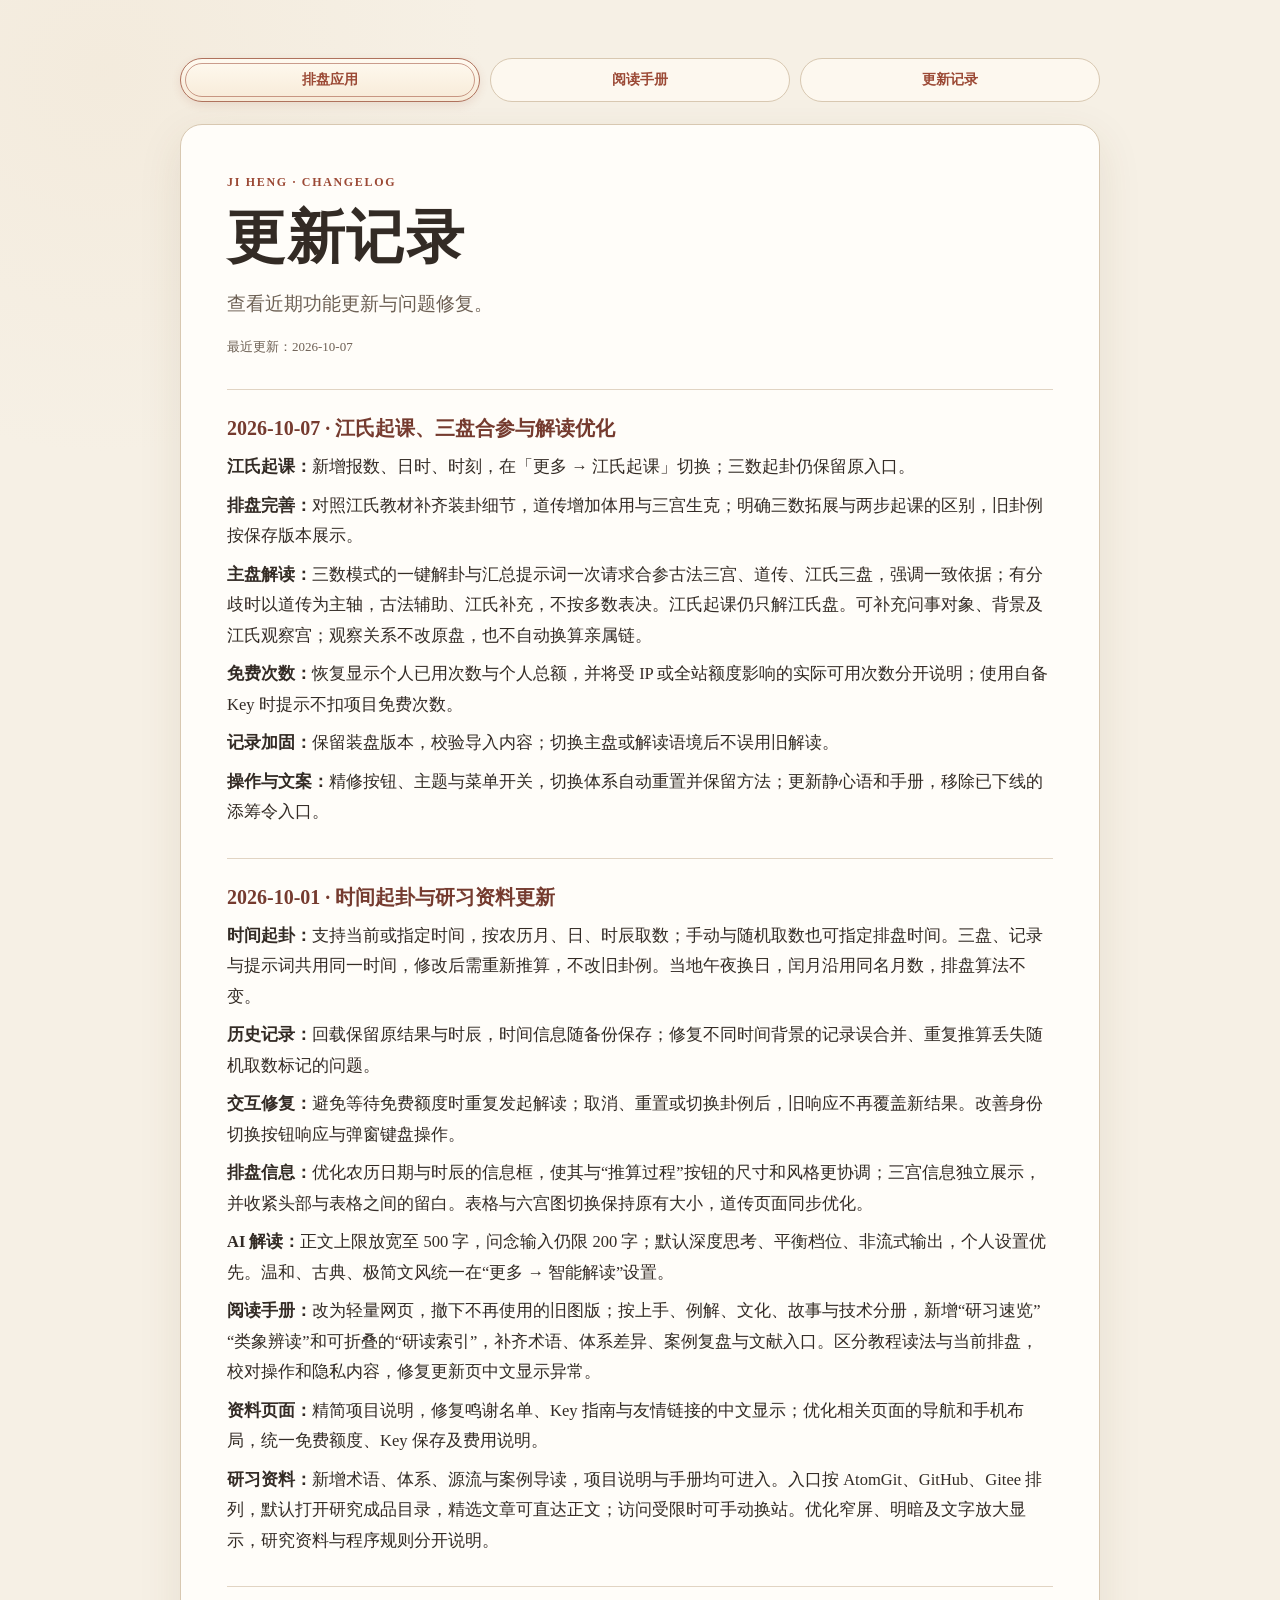
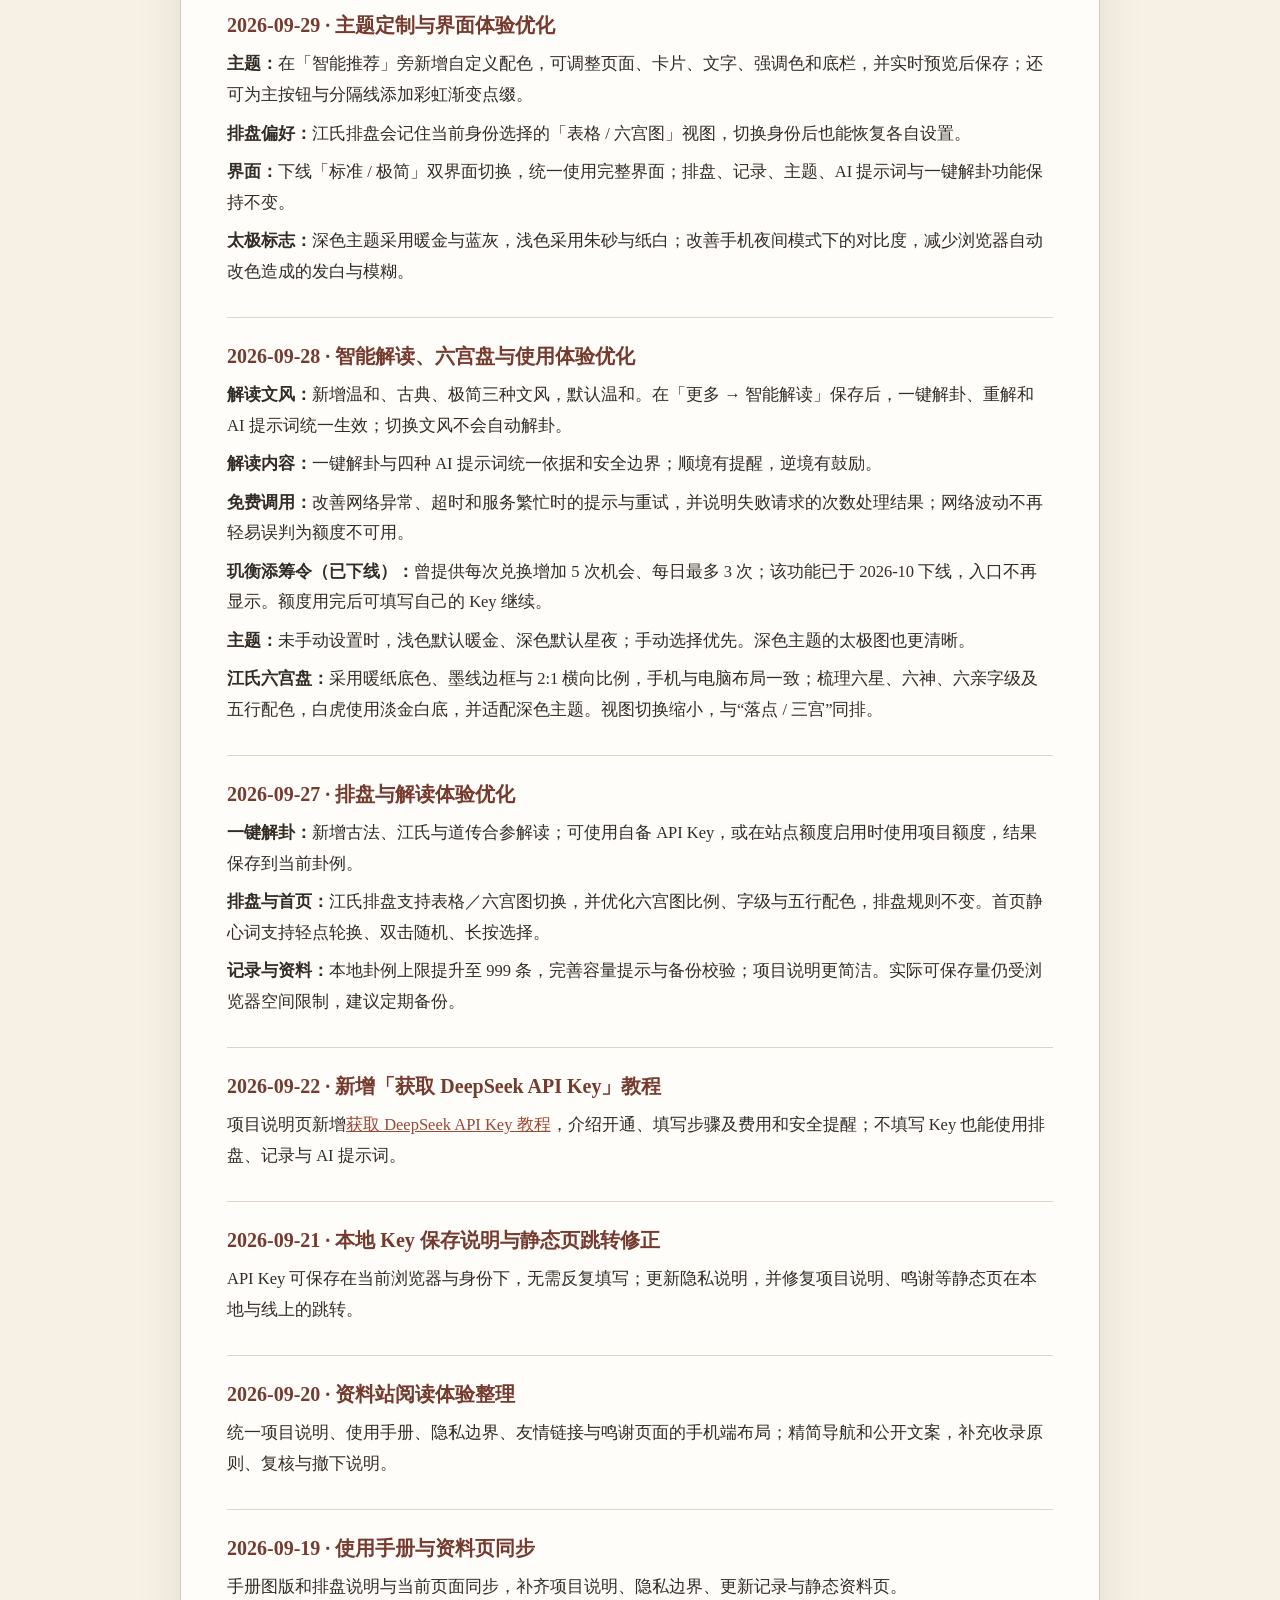
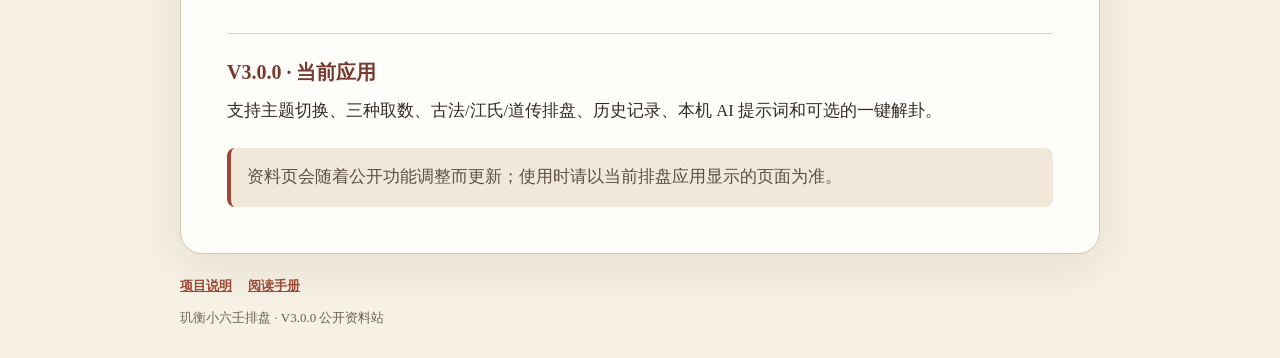
==== commit 78eaa823: "docs: 合并10月8日更新记录至10月7日" ====
--- a/public/changelog/index.html
+++ b/public/changelog/index.html
@@ -18,19 +18,14 @@
 <p class="eyebrow">JI HENG · CHANGELOG</p>
       <h1>更新记录</h1>
       <p class="lead">查看近期功能更新与问题修复。</p>
-      <p class="meta">最近更新：2026-10-08</p>
+      <p class="meta">最近更新：2026-10-07</p>
 
       <section class="section">
-        <h2>2026-10-08 · 一键合参与免费次数显示</h2>
-        <p><strong>三数一键解卦：</strong>一次请求同时提交古法、道传、江氏三盘，比较后再综合；明确共识予以强调，分歧以道传为判断主轴，古法辅助、江氏补充，不按多数表决。切换排盘展示不改变合参策略；江氏起课仍单独按江氏盘解读。</p>
-        <p><strong>免费次数：</strong>恢复显示今日个人已用次数与个人总额，并将受网络或全站额度影响的实际可用次数单独说明；使用自备 Key 时提示不扣项目免费次数。</p>
-      </section>
-
-      <section class="section">
-        <h2>2026-10-07 · 江氏起课与解读体验优化</h2>
+        <h2>2026-10-07 · 江氏起课、三盘合参与解读优化</h2>
         <p><strong>江氏起课：</strong>新增报数、日时、时刻，在「更多 → 江氏起课」切换；三数起卦仍保留原入口。</p>
         <p><strong>排盘完善：</strong>对照江氏教材补齐装卦细节，道传增加体用与三宫生克；明确三数拓展与两步起课的区别，旧卦例按保存版本展示。</p>
-        <p><strong>主盘解读：</strong>一键解卦与汇总提示词以当前主盘为主，不强行混用流派。可补充问事对象、背景及江氏观察宫；观察关系不改原盘，也不自动换算亲属链。</p>
+        <p><strong>主盘解读：</strong>三数模式的一键解卦与汇总提示词一次请求合参古法三宫、道传、江氏三盘，强调一致依据；有分歧时以道传为主轴，古法辅助、江氏补充，不按多数表决。江氏起课仍只解江氏盘。可补充问事对象、背景及江氏观察宫；观察关系不改原盘，也不自动换算亲属链。</p>
+        <p><strong>免费次数：</strong>恢复显示个人已用次数与个人总额，并将受 IP 或全站额度影响的实际可用次数分开说明；使用自备 Key 时提示不扣项目免费次数。</p>
         <p><strong>记录加固：</strong>保留装盘版本，校验导入内容；切换主盘或解读语境后不误用旧解读。</p>
         <p><strong>操作与文案：</strong>精修按钮、主题与菜单开关，切换体系自动重置并保留方法；更新静心语和手册，移除已下线的添筹令入口。</p>
       </section>
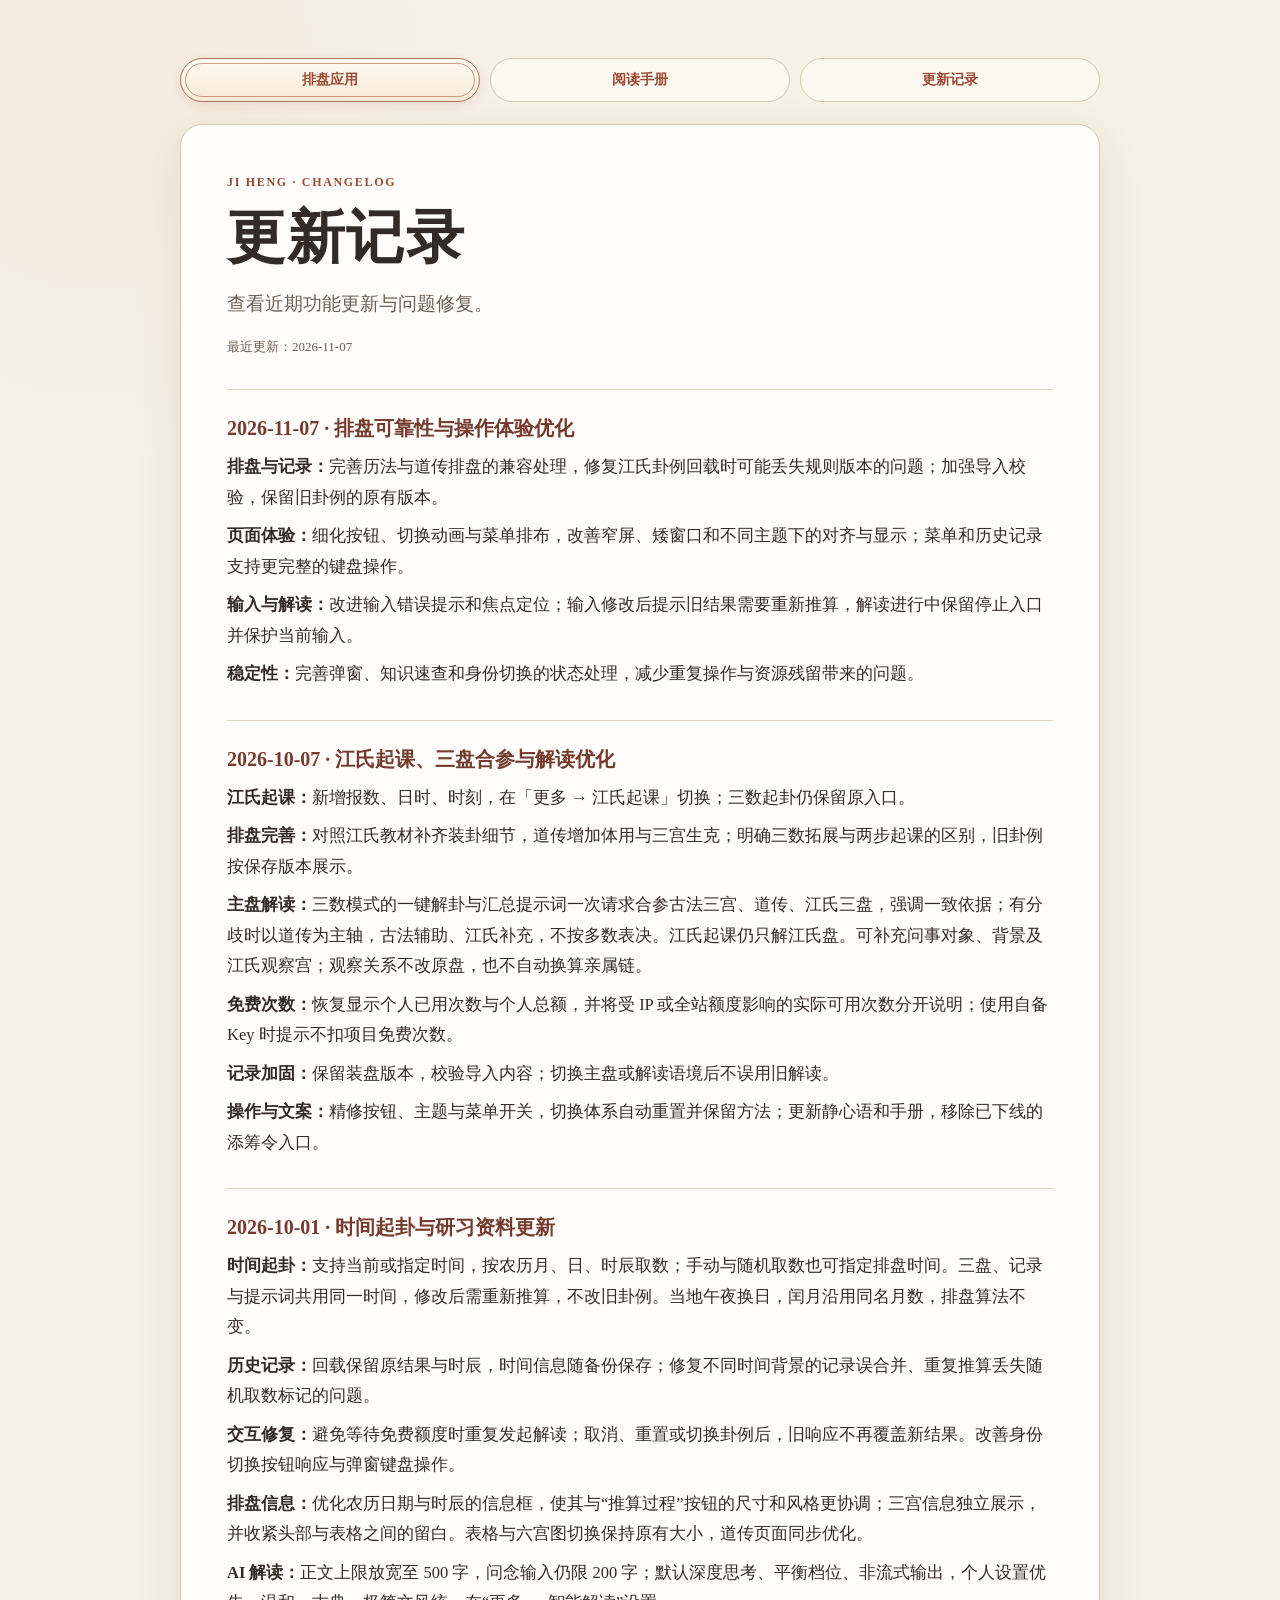
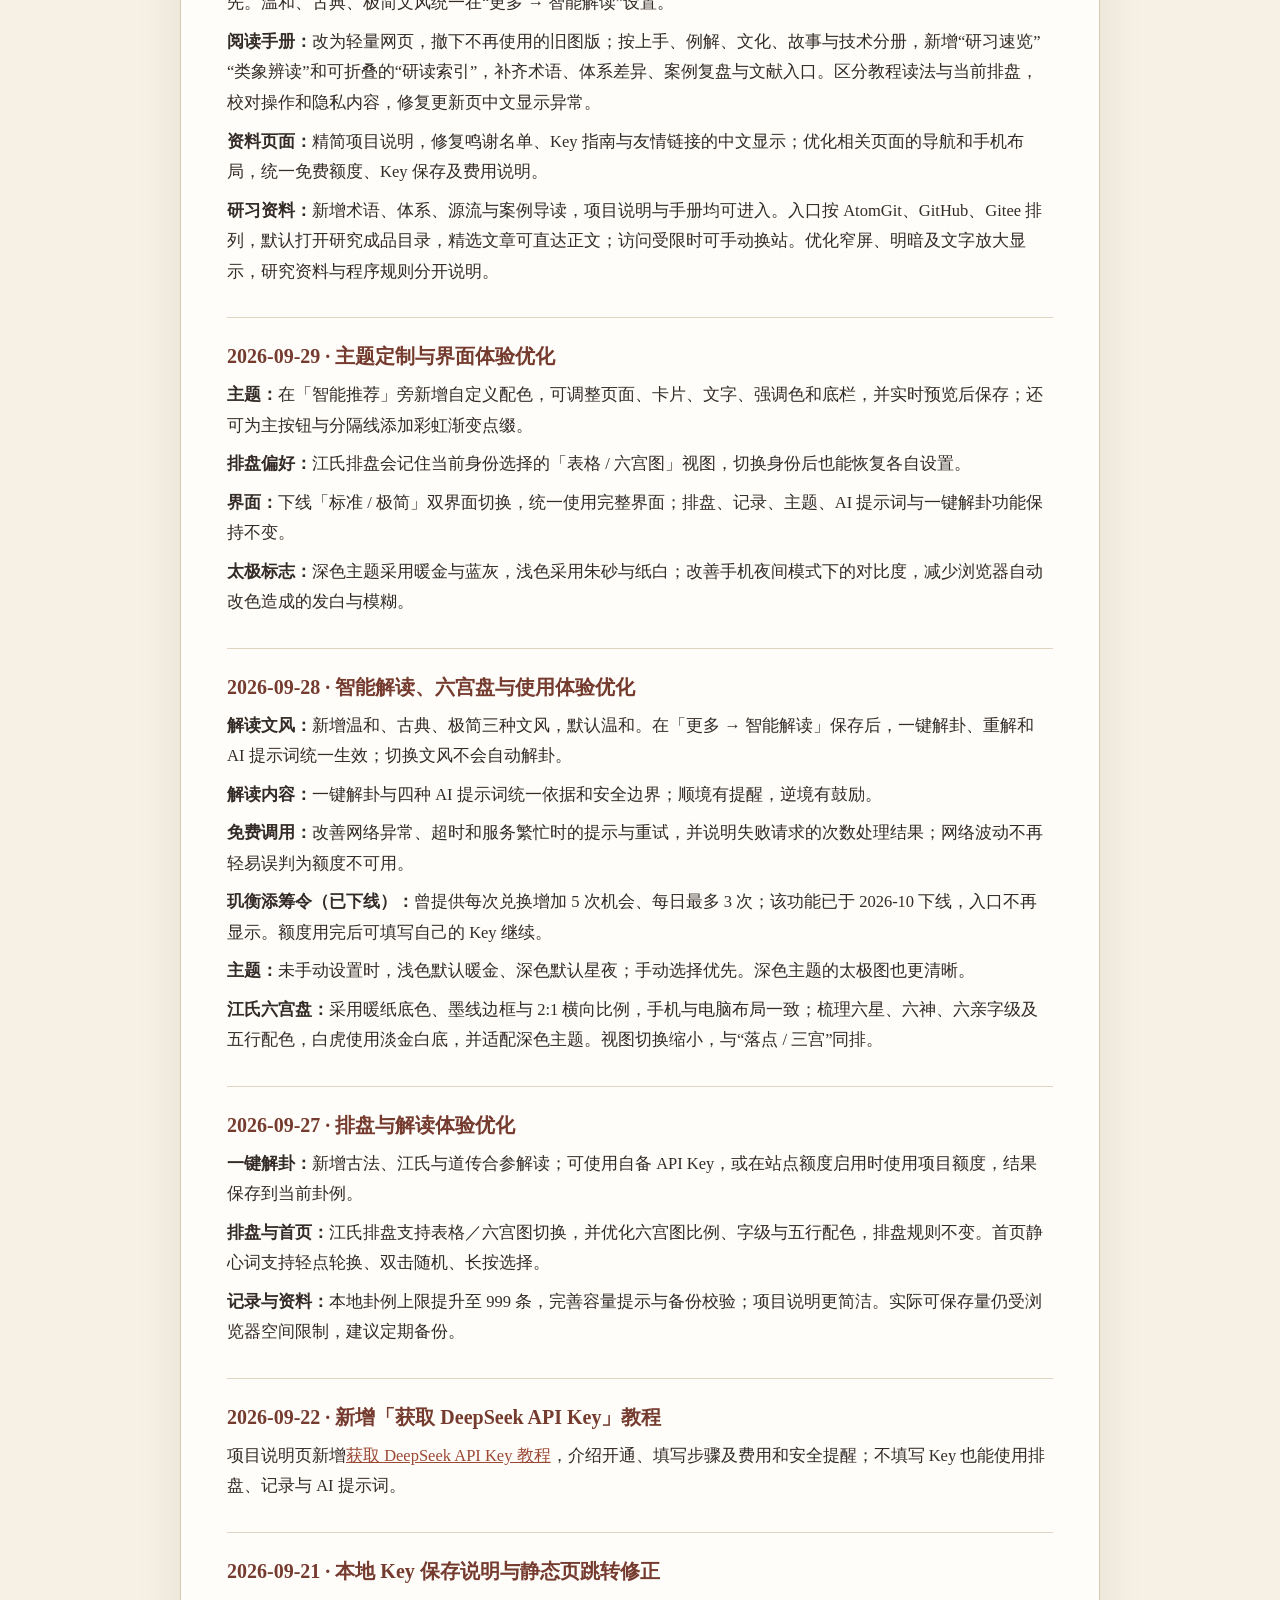
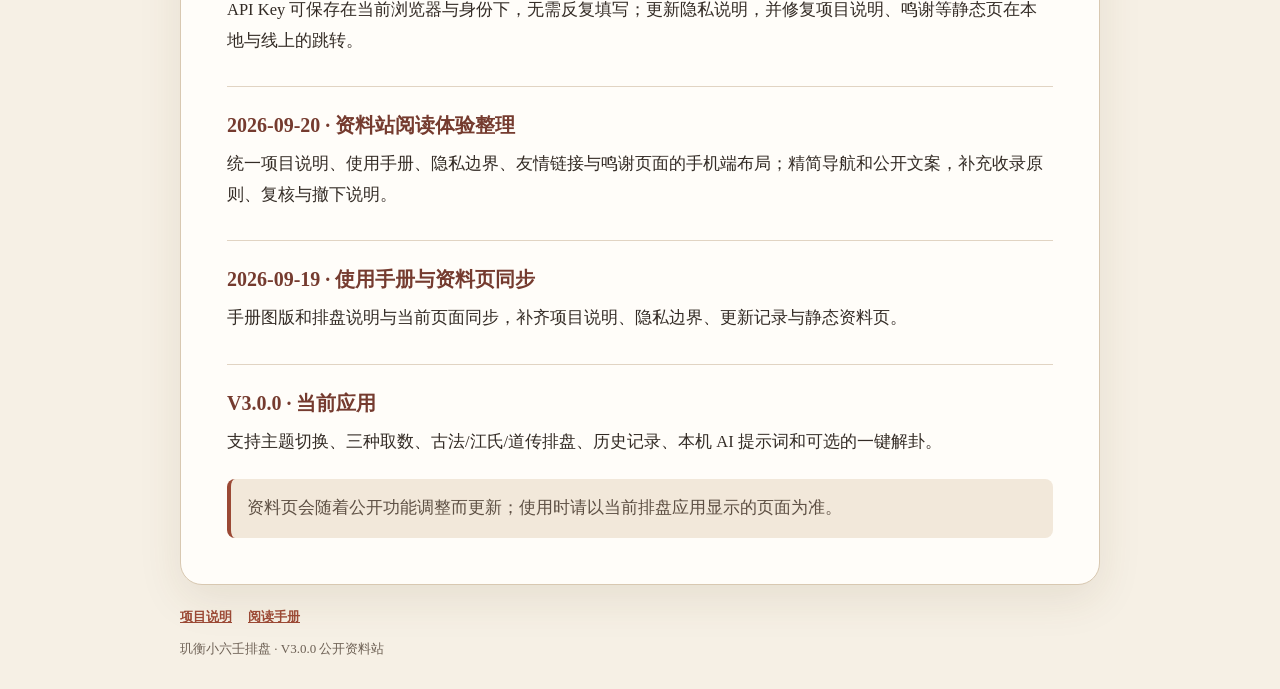
==== commit 0f95181b: "docs: update November changelog" ====
--- a/public/changelog/index.html
+++ b/public/changelog/index.html
@@ -18,7 +18,15 @@
 <p class="eyebrow">JI HENG · CHANGELOG</p>
       <h1>更新记录</h1>
       <p class="lead">查看近期功能更新与问题修复。</p>
-      <p class="meta">最近更新：2026-10-07</p>
+      <p class="meta">最近更新：2026-11-07</p>
+
+      <section class="section">
+        <h2>2026-11-07 · 排盘可靠性与操作体验优化</h2>
+        <p><strong>排盘与记录：</strong>完善历法与道传排盘的兼容处理，修复江氏卦例回载时可能丢失规则版本的问题；加强导入校验，保留旧卦例的原有版本。</p>
+        <p><strong>页面体验：</strong>细化按钮、切换动画与菜单排布，改善窄屏、矮窗口和不同主题下的对齐与显示；菜单和历史记录支持更完整的键盘操作。</p>
+        <p><strong>输入与解读：</strong>改进输入错误提示和焦点定位；输入修改后提示旧结果需要重新推算，解读进行中保留停止入口并保护当前输入。</p>
+        <p><strong>稳定性：</strong>完善弹窗、知识速查和身份切换的状态处理，减少重复操作与资源残留带来的问题。</p>
+      </section>
 
       <section class="section">
         <h2>2026-10-07 · 江氏起课、三盘合参与解读优化</h2>
